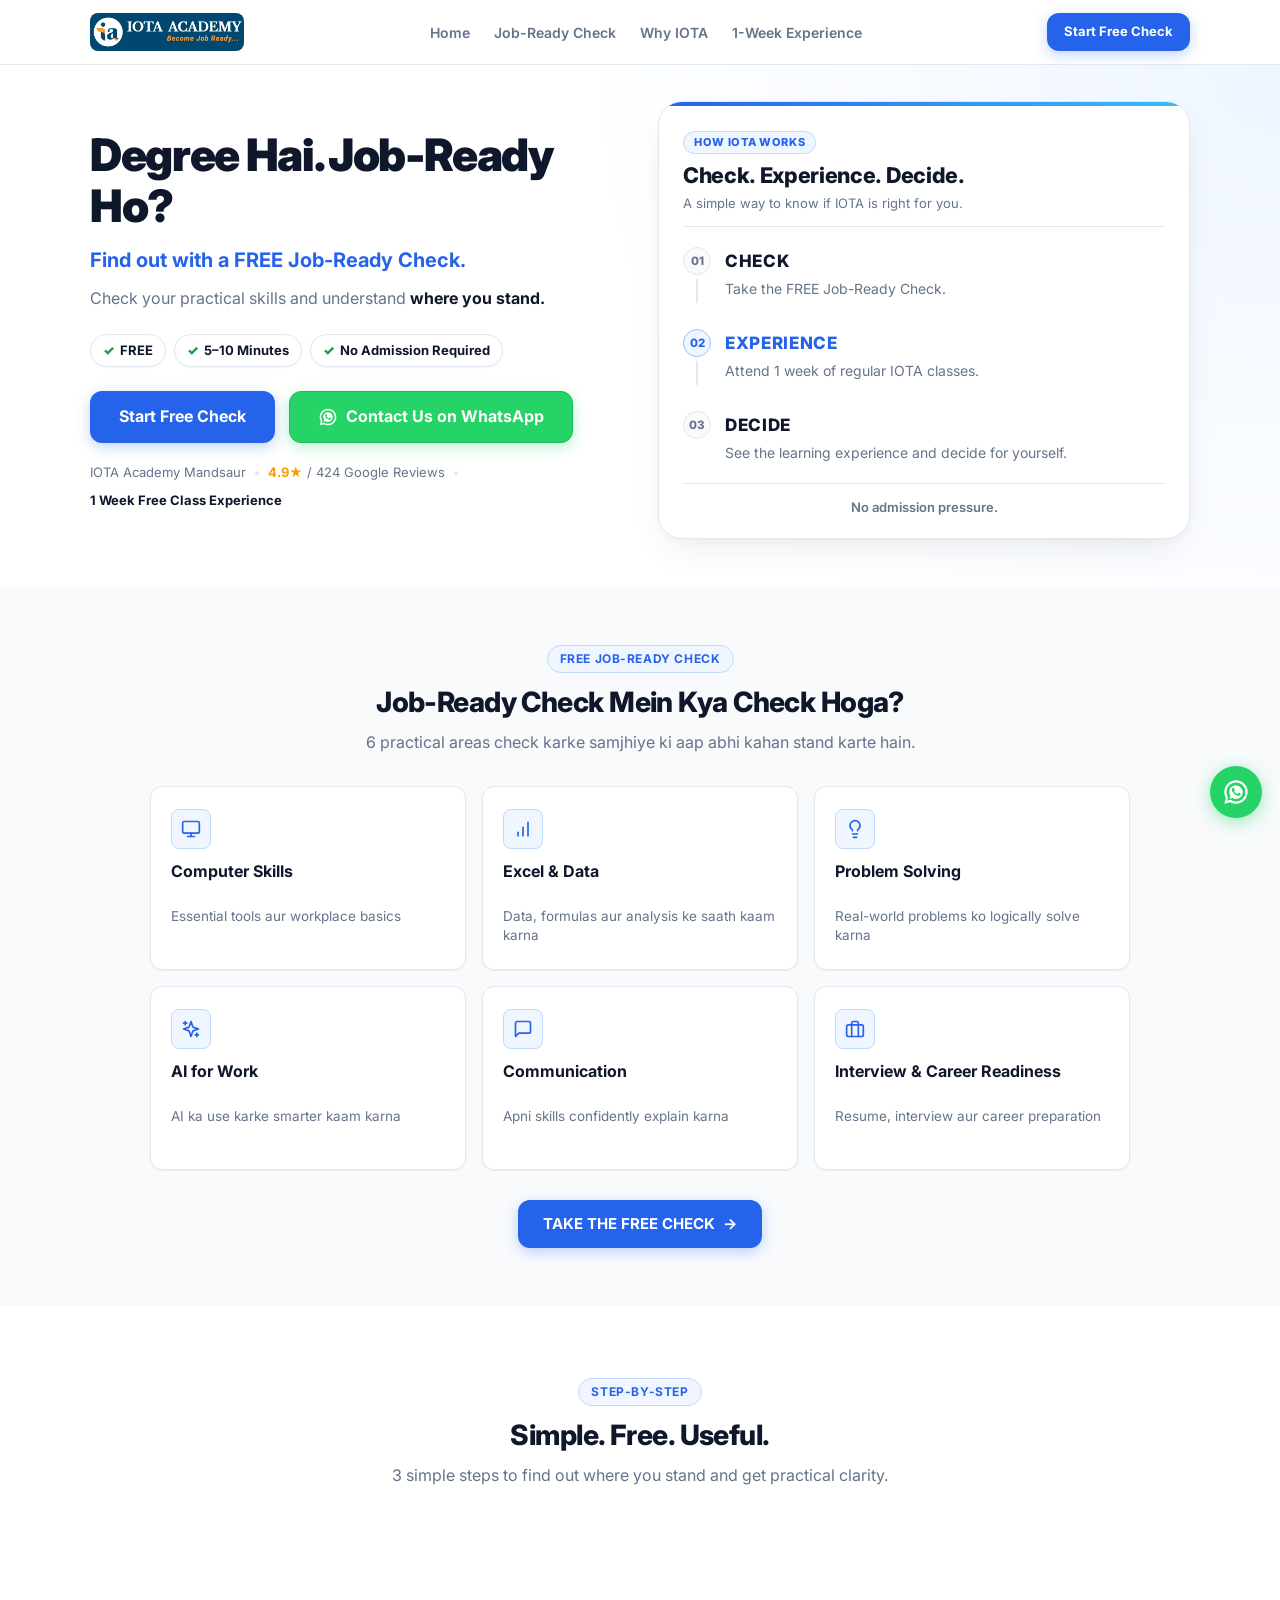
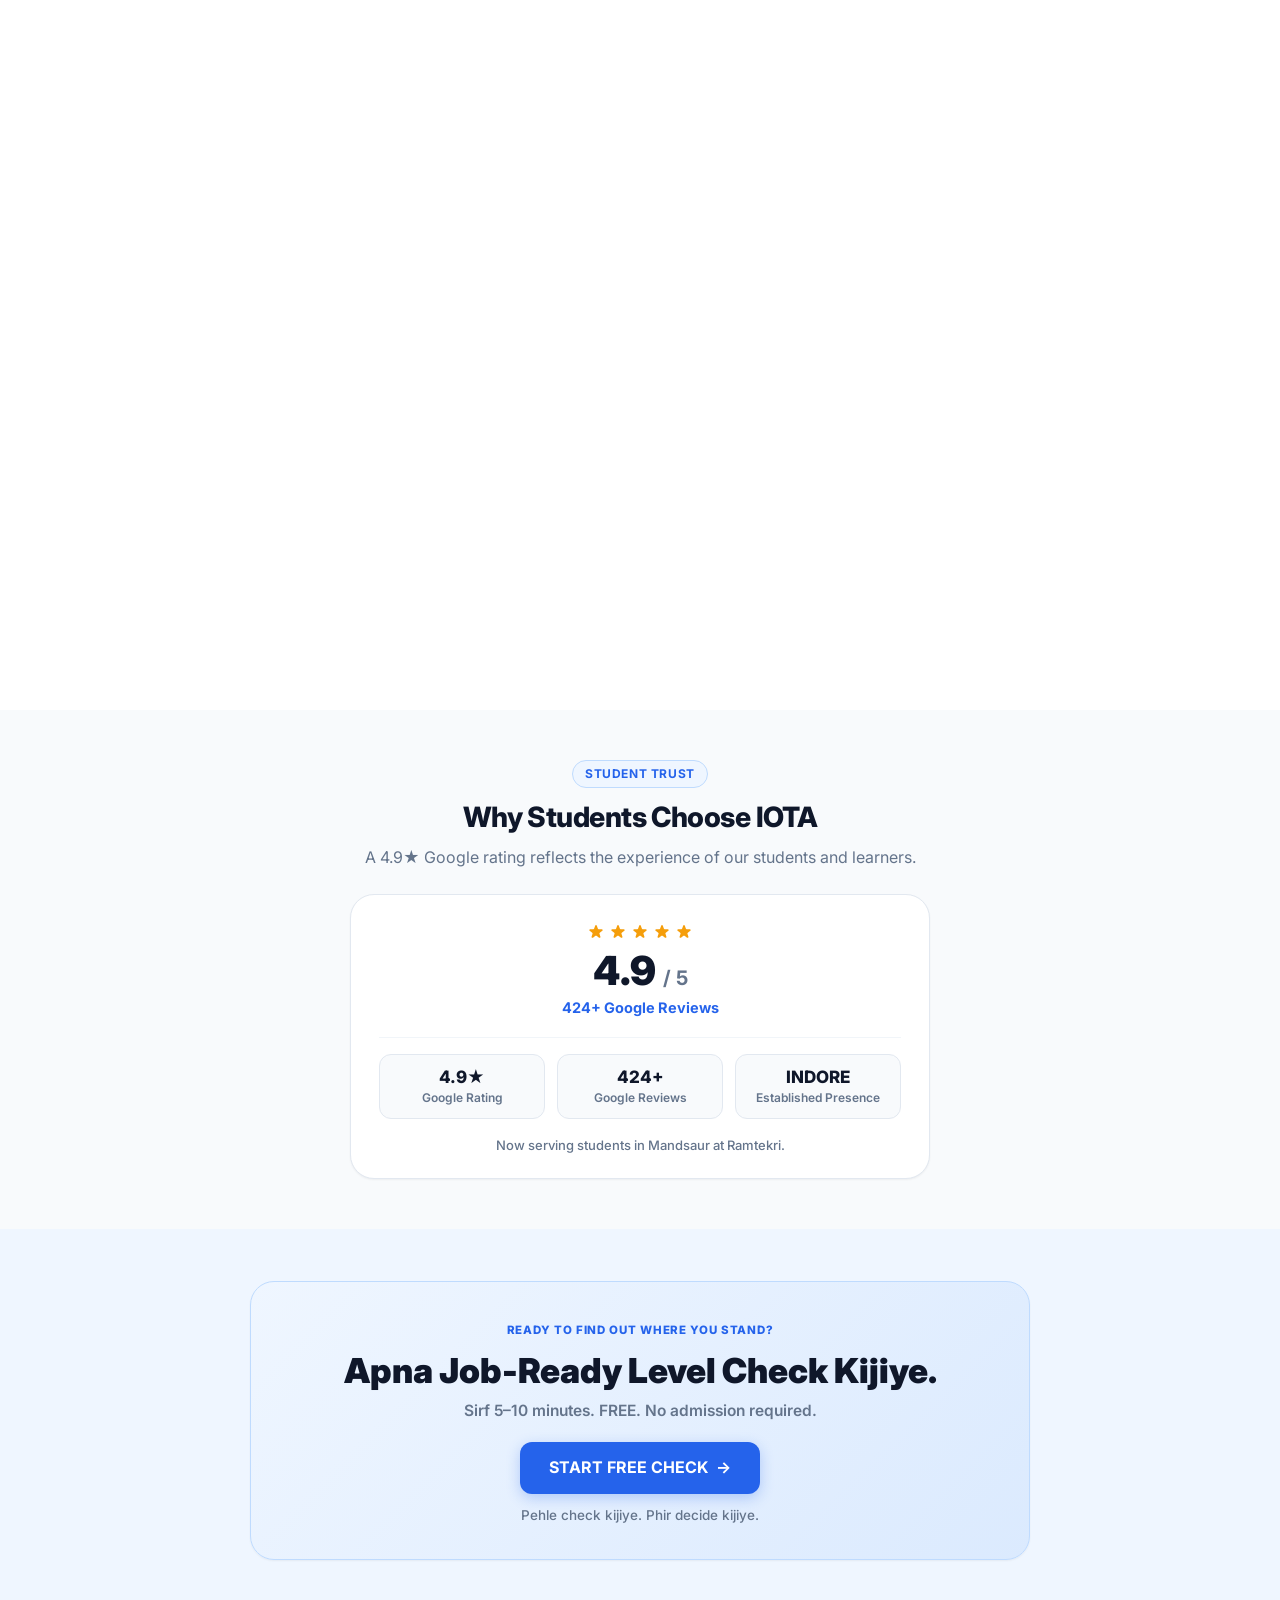
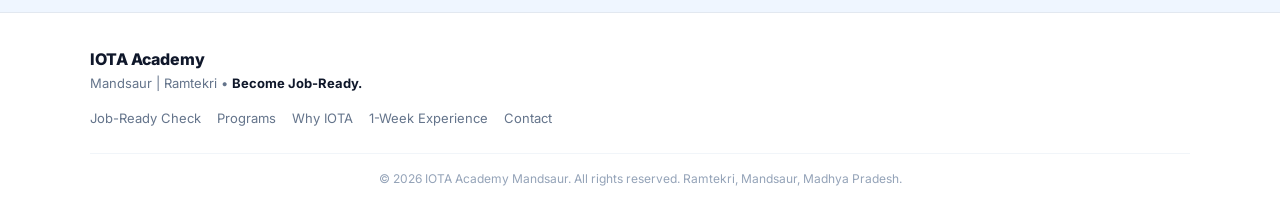
==== index.html @ 530228a2 "init" ====
<!DOCTYPE html>
<html lang="en">

<head>
  <meta charset="UTF-8" />
  <meta name="viewport" content="width=device-width, initial-scale=1.0, maximum-scale=5.0" />

  <!-- SEO & Social Meta Tags -->
  <title>FREE Job-Ready Check | IOTA Academy Mandsaur</title>
  <meta name="description"
    content="Take the FREE Job-Ready Check by IOTA Academy Mandsaur. Check your practical skills and understand where you stand before starting your job-ready journey." />
  <meta name="robots" content="index, follow" />

  <!-- Open Graph / Meta Ads Sharing -->
  <meta property="og:type" content="website" />
  <meta property="og:title" content="FREE Job-Ready Check | IOTA Academy Mandsaur" />
  <meta property="og:description"
    content="Check practical computer, Excel, AI, and problem-solving skills for free in 5–10 minutes. Ramtekri, Mandsaur." />
  <meta property="og:site_name" content="IOTA Academy Mandsaur" />

  <!-- Google Font: Inter -->
  <link rel="preconnect" href="https://fonts.googleapis.com" />
  <link rel="preconnect" href="https://fonts.gstatic.com" crossorigin />
  <link href="https://fonts.googleapis.com/css2?family=Inter:wght@400;500;600;700;800;900&display=swap"
    rel="stylesheet" />

  <!-- Main Stylesheet -->
  <link rel="stylesheet" href="css/style.css" />
</head>

<body>

  <!-- =======================================================================
       STICKY HEADER
       ======================================================================= -->
  <header class="site-header" id="site-header">
    <div class="container">
      <div class="header-inner">

        <!-- Brand Logo / Navigation Menu Identity -->
        <a href="#top" class="brand-logo" aria-label="IOTA Academy Mandsaur Home">
          <!-- 
            ===================================================================
            LOGO PLACEHOLDER IMAGE
            To replace with your official IOTA Academy logo:
            1. Put your logo file in the 'images/' folder or project root (e.g. 'logo.jpg')
            2. Update the 'src' attribute below:
               - Example with your root file:  src="logo.jpg"
               - Example with a custom file:   src="images/iota-academy-logo.png"
               - Horizontal placeholder:       src="images/logo-placeholder-wide.svg"
            ===================================================================
          -->
          <img src="logo.jpg" alt="IOTA Academy Logo" class="brand-logo-img" id="brand-logo-img" width="38"
            height="38" />
        </a>

        <!-- Desktop Nav -->
        <nav class="desktop-nav" aria-label="Main Navigation">
          <a href="#top">Home</a>
          <a href="#what-you-check">Job-Ready Check</a>
          <a href="#trust">Why IOTA</a>
          <a href="#one-week-experience">1-Week Experience</a>
        </nav>

        <!-- Header CTA -->
        <div class="header-action">
          <button type="button" class="btn btn-primary header-cta-btn js-start-check" id="header-start-btn">
            Start Free Check
          </button>
        </div>

      </div>
    </div>
  </header>

  <!-- =======================================================================
       HERO SECTION
       ======================================================================= -->
  <section class="hero-section" id="top">
    <div class="container">
      <div class="hero-grid">

        <!-- Hero Content (Left) -->
        <div class="hero-content">

          <!-- Exact H1 Copy Required -->
          <h1 class="hero-title">Degree Hai. Job-Ready Ho?</h1>

          <!-- Exact H3 Copy Required -->
          <h3 class="hero-subtitle">Find out with a FREE Job-Ready Check.</h3>

          <p class="hero-description">
            Check your practical skills and understand <strong>where you stand.</strong>
          </p>

          <!-- 3 Benefit Badges Required -->
          <div class="benefit-badges-row">
            <span class="benefit-badge">
              <span class="check-icon">✓</span> FREE
            </span>
            <span class="benefit-badge">
              <span class="check-icon">✓</span> 5–10 Minutes
            </span>
            <span class="benefit-badge">
              <span class="check-icon">✓</span> No Admission Required
            </span>
          </div>

          <!-- Primary CTA & WhatsApp Contact -->
          <div class="hero-cta-wrapper">
            <button type="button" class="btn btn-primary btn-lg js-start-check" id="hero-primary-cta">
              Start Free Check
              <!-- <span aria-hidden="true">→</span> -->
            </button>
            <a href="https://wa.me/917024040225?text=Hi%20IOTA%20Academy%20Mandsaur%2C%20I%20want%20to%20connect%20with%20you%20regarding%20the%20Job-Ready%20Check."
              target="_blank" rel="noopener noreferrer" class="btn btn-whatsapp btn-lg js-whatsapp-link"
              data-wa-type="HERO_CONTACT" id="hero-whatsapp-cta" title="Chat on WhatsApp (7024040225)">
              <svg class="btn-wa-icon" viewBox="0 0 24 24" width="20" height="20" fill="currentColor"
                aria-hidden="true">
                <path
                  d="M12.031 6.172c-3.181 0-5.767 2.586-5.768 5.766-.001 1.298.38 2.27 1.019 3.287l-.711 2.598 2.664-.698c.95.518 1.777.781 2.796.781 3.182 0 5.768-2.587 5.768-5.768.001-3.182-2.585-5.768-5.768-5.768zm3.393 8.3c-.149.418-.752.766-1.049.809-.272.039-.623.072-1.012-.054-.251-.081-.575-.195-1.013-.383-1.848-.795-3.047-2.673-3.14-2.797-.093-.124-.753-1.002-.753-1.912 0-.91.477-1.357.647-1.543.17-.186.372-.232.496-.232.124 0 .248.001.356.006.114.006.267-.043.418.32.155.372.528 1.288.574 1.381.047.093.078.202.016.326-.062.124-.093.202-.186.31-.093.109-.196.243-.28.326-.093.093-.19.195-.082.381.109.186.482.795 1.034 1.286.711.633 1.311.83 1.497.923.186.093.295.078.404-.047.109-.124.466-.543.59-.73.124-.186.248-.155.418-.093.17.062 1.086.512 1.272.605.186.093.31.14.356.217.047.078.047.45-.102.868zM12 2C6.477 2 2 6.477 2 12c0 1.89.525 3.66 1.438 5.168L2 22l4.98-1.306A9.957 9.957 0 0 0 12 22c5.523 0 10-4.477 10-10S17.523 2 12 2zm0 18.167c-1.604 0-3.096-.454-4.364-1.238l-.313-.193-2.947.773.786-2.87-.212-.338A8.132 8.132 0 0 1 3.833 12c0-4.503 3.664-8.167 8.167-8.167 4.503 0 8.167 3.664 8.167 8.167 0 4.503-3.664 8.167-8.167 8.167z" />
              </svg>
              <span>Contact Us on WhatsApp</span>
            </a>
          </div>

          <!-- Trust & Social Proof Note -->
          <div class="hero-footer-note">
            <span>IOTA Academy Mandsaur</span>
            <span class="dot-sep">•</span>
            <span class="hero-rating-note"><span class="hero-star">4.9★</span> / 424 Google Reviews</span>
            <span class="dot-sep">•</span>
            <strong>1 Week Free Class Experience</strong>
          </div>
        </div>

        <!-- How IOTA Works Card (Right) -->
        <div class="how-iota-card" aria-label="How IOTA Works">
          <div class="how-iota-header">
            <span class="how-iota-tag">HOW IOTA WORKS</span>
            <h3 class="how-iota-title">Check. Experience. Decide.</h3>
            <p class="how-iota-subheading">A simple way to know if IOTA is right for you.</p>
          </div>

          <div class="how-iota-steps">
            <!-- STEP 01: CHECK -->
            <div class="how-step-item">
              <div class="step-indicator">
                <span class="step-num">01</span>
                <span class="step-line" aria-hidden="true"></span>
              </div>
              <div class="step-content">
                <h4 class="step-title">CHECK</h4>
                <p class="step-desc">Take the FREE Job-Ready Check.</p>
              </div>
            </div>

            <!-- STEP 02: EXPERIENCE (Subtle accent) -->
            <div class="how-step-item how-step-accent">
              <div class="step-indicator">
                <span class="step-num step-num-accent">02</span>
                <span class="step-line" aria-hidden="true"></span>
              </div>
              <div class="step-content">
                <h4 class="step-title">EXPERIENCE</h4>
                <p class="step-desc">Attend 1 week of regular IOTA classes.</p>
              </div>
            </div>

            <!-- STEP 03: DECIDE -->
            <div class="how-step-item">
              <div class="step-indicator">
                <span class="step-num">03</span>
              </div>
              <div class="step-content">
                <h4 class="step-title">DECIDE</h4>
                <p class="step-desc">See the learning experience and decide for yourself.</p>
              </div>
            </div>
          </div>

          <!-- Bottom Reassurance -->
          <div class="how-iota-footer">
            <p class="how-footer-text">No admission pressure.</p>
          </div>
        </div>

      </div>
    </div>
  </section>

  <!-- =======================================================================
       WHAT WILL YOU CHECK SECTION
       ======================================================================= -->
  <section class="section-padding bg-slate-section" id="what-you-check">
    <div class="container">
      <div class="section-header">
        <span class="section-tag">FREE JOB-READY CHECK</span>
        <h2 class="section-title">Job-Ready Check Mein Kya Check Hoga?</h2>
        <p class="section-subtitle">
          6 practical areas check karke samjhiye ki aap abhi kahan stand karte hain.
        </p>
      </div>

      <div class="skills-grid">
        <!-- Card 1: Computer Skills -->
        <div class="skill-card">
          <div class="skill-icon-wrap" aria-hidden="true">
            <svg class="skill-icon" viewBox="0 0 24 24" width="20" height="20" fill="none" stroke="currentColor"
              stroke-width="2" stroke-linecap="round" stroke-linejoin="round">
              <rect x="2" y="3" width="20" height="14" rx="2" ry="2"></rect>
              <line x1="8" y1="21" x2="16" y2="21"></line>
              <line x1="12" y1="17" x2="12" y2="21"></line>
            </svg>
          </div>
          <div class="skill-info">
            <h3 class="skill-title">Computer Skills</h3>
            <p class="skill-desc">Essential tools aur workplace basics</p>
          </div>
        </div>

        <!-- Card 2: Excel & Data -->
        <div class="skill-card">
          <div class="skill-icon-wrap" aria-hidden="true">
            <svg class="skill-icon" viewBox="0 0 24 24" width="20" height="20" fill="none" stroke="currentColor"
              stroke-width="2" stroke-linecap="round" stroke-linejoin="round">
              <line x1="12" y1="20" x2="12" y2="10"></line>
              <line x1="18" y1="20" x2="18" y2="4"></line>
              <line x1="6" y1="20" x2="6" y2="16"></line>
            </svg>
          </div>
          <div class="skill-info">
            <h3 class="skill-title">Excel & Data</h3>
            <p class="skill-desc">Data, formulas aur analysis ke saath kaam karna</p>
          </div>
        </div>

        <!-- Card 3: Problem Solving -->
        <div class="skill-card">
          <div class="skill-icon-wrap" aria-hidden="true">
            <svg class="skill-icon" viewBox="0 0 24 24" width="20" height="20" fill="none" stroke="currentColor"
              stroke-width="2" stroke-linecap="round" stroke-linejoin="round">
              <path
                d="M15 14c.2-1 .7-1.7 1.5-2.5 1-.9 1.5-2.2 1.5-3.5A6 6 0 0 0 6 8c0 1 .2 2.2 1.5 3.5.7.7 1.3 1.5 1.5 2.5">
              </path>
              <path d="M9 18h6"></path>
              <path d="M10 22h4"></path>
            </svg>
          </div>
          <div class="skill-info">
            <h3 class="skill-title">Problem Solving</h3>
            <p class="skill-desc">Real-world problems ko logically solve karna</p>
          </div>
        </div>

        <!-- Card 4: AI for Work -->
        <div class="skill-card">
          <div class="skill-icon-wrap" aria-hidden="true">
            <svg class="skill-icon" viewBox="0 0 24 24" width="20" height="20" fill="none" stroke="currentColor"
              stroke-width="2" stroke-linecap="round" stroke-linejoin="round">
              <path
                d="m12 3-1.912 5.813a2 2 0 0 1-1.275 1.275L3 12l5.813 1.912a2 2 0 0 1 1.275 1.275L12 21l1.912-5.813a2 2 0 0 1 1.275-1.275L21 12l-5.813-1.912a2 2 0 0 1-1.275-1.275L12 3Z">
              </path>
              <path d="M5 3v4"></path>
              <path d="M3 5h4"></path>
              <path d="M19 17v4"></path>
              <path d="M17 19h4"></path>
            </svg>
          </div>
          <div class="skill-info">
            <h3 class="skill-title">AI for Work</h3>
            <p class="skill-desc">AI ka use karke smarter kaam karna</p>
          </div>
        </div>

        <!-- Card 5: Communication -->
        <div class="skill-card">
          <div class="skill-icon-wrap" aria-hidden="true">
            <svg class="skill-icon" viewBox="0 0 24 24" width="20" height="20" fill="none" stroke="currentColor"
              stroke-width="2" stroke-linecap="round" stroke-linejoin="round">
              <path d="M21 15a2 2 0 0 1-2 2H7l-4 4V5a2 2 0 0 1 2-2h14a2 2 0 0 1 2 2z"></path>
            </svg>
          </div>
          <div class="skill-info">
            <h3 class="skill-title">Communication</h3>
            <p class="skill-desc">Apni skills confidently explain karna</p>
          </div>
        </div>

        <!-- Card 6: Interview & Career Readiness -->
        <div class="skill-card">
          <div class="skill-icon-wrap" aria-hidden="true">
            <svg class="skill-icon" viewBox="0 0 24 24" width="20" height="20" fill="none" stroke="currentColor"
              stroke-width="2" stroke-linecap="round" stroke-linejoin="round">
              <rect width="20" height="14" x="2" y="7" rx="2" ry="2"></rect>
              <path d="M16 21V5a2 2 0 0 0-2-2h-4a2 2 0 0 0-2 2v16"></path>
            </svg>
          </div>
          <div class="skill-info">
            <h3 class="skill-title">Interview & Career Readiness</h3>
            <p class="skill-desc">Resume, interview aur career preparation</p>
          </div>
        </div>
      </div>

      <!-- Mid CTA -->
      <div class="section-cta-wrap">
        <button type="button" class="btn btn-primary js-start-check" id="skills-cta-btn">
          TAKE THE FREE CHECK
          <span aria-hidden="true">→</span>
        </button>
      </div>
    </div>
  </section>

  <!-- =======================================================================
       HOW IT WORKS SECTION
       ======================================================================= -->
  <section class="section-padding bg-white" id="how-it-works">
    <div class="container">
      <div class="section-header">
        <span class="section-tag">Step-by-Step</span>
        <h2 class="section-title">Simple. Free. Useful.</h2>
        <p class="section-subtitle">
          3 simple steps to find out where you stand and get practical clarity.
        </p>
      </div>

      <div class="steps-grid">
        <!-- Step 1 -->
        <div class="step-card">
          <div class="step-number">01</div>
          <h3 class="step-title">Take the Check</h3>
          <p class="step-desc">Complete a short online assessment.</p>
        </div>

        <!-- Step 2 -->
        <div class="step-card">
          <div class="step-number">02</div>
          <h3 class="step-title">See Your Score</h3>
          <p class="step-desc">Understand your strengths and improvement areas.</p>
        </div>

        <!-- Step 3 -->
        <div class="step-card">
          <div class="step-number">03</div>
          <h3 class="step-title">Visit IOTA</h3>
          <p class="step-desc">Get a FREE detailed Job-Ready Check at our Mandsaur classroom.</p>
        </div>
      </div>
    </div>
  </section>


  <!-- =======================================================================
       1-WEEK EXPERIENCE SECTION (Visually Prominent)
       ======================================================================= -->
  <section class="experience-section bg-white" id="one-week-experience">
    <div class="container">
      <div class="experience-banner-card">

        <h2 class="experience-title">Experience IOTA Before You Decide.</h2>
        <h3 class="experience-subheading">Admission se pehle 1 week ki regular class experience kijiye.</h3>

        <div class="experience-checklist">
          <div class="checklist-intro">Khud dekhiye:</div>
          <div class="checklist-item">
            <span class="chk">✓</span>
            <span>Classroom experience kaisa hai</span>
          </div>
          <div class="checklist-item">
            <span class="chk">✓</span>
            <span>Teaching aur learning kaise hoti hai</span>
          </div>
          <div class="checklist-item">
            <span class="chk">✓</span>
            <span>Aap practically kya seekhenge</span>
          </div>
        </div>

        <div class="experience-tagline">Phir khud decide kijiye.</div>

        <button type="button" class="btn btn-primary btn-lg js-book-experience" id="exp-cta-btn">
          BOOK 1-WEEK EXPERIENCE
          <span aria-hidden="true">→</span>
        </button>
      </div>
    </div>
  </section>

  <!-- =======================================================================
       TRUST SECTION (4.9★ / 424+ Reviews)
       ======================================================================= -->
  <section class="section-padding bg-slate-section" id="trust">
    <div id="why-iota"></div>
    <div class="container">
      <div class="section-header trust-header">
        <span class="section-tag">STUDENT TRUST</span>
        <h2 class="section-title">Why Students Choose IOTA</h2>
        <p class="section-subtitle">
          A 4.9★ Google rating reflects the experience of our students and learners.
        </p>
      </div>

      <div class="trust-stat-box">
        <!-- Main Review Proof -->
        <div class="trust-rating-main">
          <div class="trust-stars-row" aria-label="5 out of 5 stars">
            <svg class="star-icon" viewBox="0 0 20 20" fill="currentColor" width="18" height="18" aria-hidden="true">
              <path
                d="M9.049 2.927c.3-.921 1.603-.921 1.902 0l1.07 3.292a1 1 0 00.95.69h3.462c.969 0 1.371 1.24.588 1.81l-2.8 2.034a1 1 0 00-.364 1.118l1.07 3.292c.3.921-.755 1.688-1.54 1.118l-2.8-2.034a1 1 0 00-1.175 0l-2.8 2.034c-.784.57-1.838-.197-1.539-1.118l1.07-3.292a1 1 0 00-.364-1.118L2.98 8.72c-.783-.57-.38-1.81.588-1.81h3.461a1 1 0 00.951-.69l1.07-3.292z" />
            </svg>
            <svg class="star-icon" viewBox="0 0 20 20" fill="currentColor" width="18" height="18" aria-hidden="true">
              <path
                d="M9.049 2.927c.3-.921 1.603-.921 1.902 0l1.07 3.292a1 1 0 00.95.69h3.462c.969 0 1.371 1.24.588 1.81l-2.8 2.034a1 1 0 00-.364 1.118l1.07 3.292c.3.921-.755 1.688-1.54 1.118l-2.8-2.034a1 1 0 00-1.175 0l-2.8 2.034c-.784.57-1.838-.197-1.539-1.118l1.07-3.292a1 1 0 00-.364-1.118L2.98 8.72c-.783-.57-.38-1.81.588-1.81h3.461a1 1 0 00.951-.69l1.07-3.292z" />
            </svg>
            <svg class="star-icon" viewBox="0 0 20 20" fill="currentColor" width="18" height="18" aria-hidden="true">
              <path
                d="M9.049 2.927c.3-.921 1.603-.921 1.902 0l1.07 3.292a1 1 0 00.95.69h3.462c.969 0 1.371 1.24.588 1.81l-2.8 2.034a1 1 0 00-.364 1.118l1.07 3.292c.3.921-.755 1.688-1.54 1.118l-2.8-2.034a1 1 0 00-1.175 0l-2.8 2.034c-.784.57-1.838-.197-1.539-1.118l1.07-3.292a1 1 0 00-.364-1.118L2.98 8.72c-.783-.57-.38-1.81.588-1.81h3.461a1 1 0 00.951-.69l1.07-3.292z" />
            </svg>
            <svg class="star-icon" viewBox="0 0 20 20" fill="currentColor" width="18" height="18" aria-hidden="true">
              <path
                d="M9.049 2.927c.3-.921 1.603-.921 1.902 0l1.07 3.292a1 1 0 00.95.69h3.462c.969 0 1.371 1.24.588 1.81l-2.8 2.034a1 1 0 00-.364 1.118l1.07 3.292c.3.921-.755 1.688-1.54 1.118l-2.8-2.034a1 1 0 00-1.175 0l-2.8 2.034c-.784.57-1.838-.197-1.539-1.118l1.07-3.292a1 1 0 00-.364-1.118L2.98 8.72c-.783-.57-.38-1.81.588-1.81h3.461a1 1 0 00.951-.69l1.07-3.292z" />
            </svg>
            <svg class="star-icon" viewBox="0 0 20 20" fill="currentColor" width="18" height="18" aria-hidden="true">
              <path
                d="M9.049 2.927c.3-.921 1.603-.921 1.902 0l1.07 3.292a1 1 0 00.95.69h3.462c.969 0 1.371 1.24.588 1.81l-2.8 2.034a1 1 0 00-.364 1.118l1.07 3.292c.3.921-.755 1.688-1.54 1.118l-2.8-2.034a1 1 0 00-1.175 0l-2.8 2.034c-.784.57-1.838-.197-1.539-1.118l1.07-3.292a1 1 0 00-.364-1.118L2.98 8.72c-.783-.57-.38-1.81.588-1.81h3.461a1 1 0 00.951-.69l1.07-3.292z" />
            </svg>
          </div>

          <div class="trust-score">
            4.9 <span class="trust-scale">/ 5</span>
          </div>
          <div class="trust-reviews-count">424+ Google Reviews</div>
        </div>

        <!-- 3 Compact Supporting Trust Proof Blocks -->
        <div class="trust-signals-row">
          <div class="trust-signal-item">
            <span class="trust-signal-value">4.9★</span>
            <span class="trust-signal-label">Google Rating</span>
          </div>
          <div class="trust-signal-item">
            <span class="trust-signal-value">424+</span>
            <span class="trust-signal-label">Google Reviews</span>
          </div>
          <div class="trust-signal-item">
            <span class="trust-signal-value">INDORE</span>
            <span class="trust-signal-label">Established Presence</span>
          </div>
        </div>

        <p class="trust-branch-note">
          Now serving students in Mandsaur at Ramtekri.
        </p>
      </div>
    </div>
  </section>


  <!-- =======================================================================
       FINAL CTA SECTION
       ======================================================================= -->
  <section class="section-padding bg-light-blue-section" id="final-cta">
    <div class="container">
      <div class="final-cta-card">
        <span class="final-cta-tag">READY TO FIND OUT WHERE YOU STAND?</span>
        <h2 class="final-cta-title">Apna Job-Ready Level Check Kijiye.</h2>
        <p class="final-cta-sub">Sirf 5–10 minutes. FREE. No admission required.</p>

        <div class="final-cta-action">
          <button type="button" class="btn btn-primary btn-lg js-start-check" id="final-cta-btn">
            START FREE CHECK
            <span aria-hidden="true">→</span>
          </button>
        </div>

        <p class="final-cta-reassurance">Pehle check kijiye. Phir decide kijiye.</p>
      </div>
    </div>
  </section>

  <!-- =======================================================================
       FOOTER
       ======================================================================= -->
  <footer class="site-footer">
    <div class="container">
      <div class="footer-top">
        <div class="footer-brand">
          <h4>IOTA Academy</h4>
          <p>Mandsaur | Ramtekri • <strong>Become Job-Ready.</strong></p>
        </div>
        <div class="footer-nav">
          <a href="#top" class="js-start-check">Job-Ready Check</a>
          <a href="#programs">Programs</a>
          <a href="#trust">Why IOTA</a>
          <a href="#one-week-experience">1-Week Experience</a>
          <a href="#" class="js-whatsapp-link" data-wa-type="DEFAULT">Contact</a>
        </div>
      </div>
      <div class="footer-bottom">
        &copy; <span id="current-year">2025</span> IOTA Academy Mandsaur. All rights reserved. Ramtekri, Mandsaur,
        Madhya Pradesh.
      </div>
    </div>
  </footer>

  <!-- =======================================================================
       STICKY MOBILE CTA (Always visible on mobile scroll)
       ======================================================================= -->
  <div class="sticky-mobile-cta" id="sticky-mobile-cta">
    <button type="button" class="btn btn-primary btn-full js-start-check" id="mobile-sticky-btn">
      START FREE JOB-READY CHECK →
    </button>
  </div>

  <!-- =======================================================================
       FLOATING WHATSAPP BUTTON
       ======================================================================= -->
  <button type="button" class="floating-whatsapp-btn js-whatsapp-link" data-wa-type="DEFAULT"
    aria-label="Chat on WhatsApp with IOTA Academy Mandsaur">
    <svg viewBox="0 0 24 24" width="28" height="28" fill="currentColor" aria-hidden="true">
      <path
        d="M12.031 6.172c-3.181 0-5.767 2.586-5.768 5.766-.001 1.298.38 2.27 1.019 3.287l-.711 2.598 2.664-.698c.95.518 1.777.781 2.796.781 3.182 0 5.768-2.587 5.768-5.768.001-3.182-2.585-5.768-5.768-5.768zm3.393 8.3c-.149.418-.752.766-1.049.809-.272.039-.623.072-1.012-.054-.251-.081-.575-.195-1.013-.383-1.848-.795-3.047-2.673-3.14-2.797-.093-.124-.753-1.002-.753-1.912 0-.91.477-1.357.647-1.543.17-.186.372-.232.496-.232.124 0 .248.001.356.006.114.006.267-.043.418.32.155.372.528 1.288.574 1.381.047.093.078.202.016.326-.062.124-.093.202-.186.31-.093.109-.196.243-.28.326-.093.093-.19.195-.082.381.109.186.482.795 1.034 1.286.711.633 1.311.83 1.497.923.186.093.295.078.404-.047.109-.124.466-.543.59-.73.124-.186.248-.155.418-.093.17.062 1.086.512 1.272.605.186.093.31.14.356.217.047.078.047.45-.102.868zM12 2C6.477 2 2 6.477 2 12c0 1.89.525 3.66 1.438 5.168L2 22l4.98-1.306A9.957 9.957 0 0 0 12 22c5.523 0 10-4.477 10-10S17.523 2 12 2zm0 18.167c-1.604 0-3.096-.454-4.364-1.238l-.313-.193-2.947.773.786-2.87-.212-.338A8.132 8.132 0 0 1 3.833 12c0-4.503 3.664-8.167 8.167-8.167 4.503 0 8.167 3.664 8.167 8.167 0 4.503-3.664 8.167-8.167 8.167z" />
    </svg>
  </button>

  <!-- =======================================================================
       ASSESSMENT MULTI-STEP MODAL
       ======================================================================= -->
  <div class="modal-overlay hidden" id="assessment-modal" role="dialog" aria-modal="true"
    aria-labelledby="assessment-modal-title">
    <div class="modal-card">

      <!-- Modal Header -->
      <div class="modal-header">
        <div class="modal-title-wrap">
          <span style="color: #2563eb; font-weight: 800;">⚡</span>
          <span id="assessment-modal-title" style="font-weight: 800; font-size: 15px; color: #0f172a;">
            Job-Ready Check - IOTA Academy, Mandsaur
          </span>
        </div>
        <button type="button" class="modal-close-btn js-close-modal" aria-label="Close Assessment">
          ✕
        </button>
      </div>

      <div class="modal-body">

        <!-- STEP 1: QUIZ QUESTIONS VIEW -->
        <div id="quiz-step-view">
          <div class="quiz-top-bar">
            <div class="quiz-meta-row">
              <span class="quiz-counter" id="quiz-counter">Question 1 of 10</span>
              <span class="quiz-category-tag" id="quiz-category-badge">💻 Computer Skills</span>
            </div>
            <div class="progress-track" role="progressbar" aria-valuenow="10" aria-valuemin="0" aria-valuemax="100">
              <div class="progress-fill" id="quiz-progress-bar"></div>
            </div>
          </div>

          <h3 class="question-heading" id="quiz-question-text">
            Question text loading...
          </h3>

          <div class="options-list" id="quiz-options-container" role="radiogroup">
            <!-- Dynamic options rendered by assessment.js -->
          </div>

          <!-- Mandatory Option Alert -->
          <div class="quiz-error-alert hidden" id="quiz-mandatory-alert" role="alert" aria-live="polite">
            <svg class="quiz-alert-icon" viewBox="0 0 20 20" width="16" height="16" fill="currentColor"
              aria-hidden="true">
              <path fill-rule="evenodd"
                d="M18 10a8 8 0 11-16 0 8 8 0 0116 0zm-7 4a1 1 0 11-2 0 1 1 0 012 0zm-1-9a1 1 0 00-1 1v4a1 1 0 102 0V6a1 1 0 00-1-1z"
                clip-rule="evenodd" />
            </svg>
            <span>Please select an option to continue. Choosing an option is mandatory.</span>
          </div>

          <div class="quiz-footer-actions">
            <button type="button" class="btn btn-secondary btn-sm" id="quiz-prev-btn">
              ← Previous
            </button>
            <button type="button" class="btn btn-primary" id="quiz-next-btn">
              Next <span class="arrow">→</span>
            </button>
          </div>
        </div>

        <!-- STEP 2: LEAD CAPTURE VIEW (Appears after Q10) -->
        <div id="lead-step-view" class="hidden lead-step-wrap">
          <div class="lead-step-header">
            <span class="lead-step-badge">✓ Assessment Completed</span>
            <h3 class="lead-step-title">Your Details</h3>
            <p class="lead-step-desc">
              Kripya apni details enter kijiye taaki aapka Job-Ready Scorecard generate ho sake.
            </p>
          </div>

          <form id="lead-capture-form" novalidate>
            <!-- Full Name -->
            <div class="form-group">
              <label class="form-label" for="lead-name">
                Full Name <span class="req">*</span>
              </label>
              <input type="text" id="lead-name" class="form-control" placeholder="Aapka pura naam" required />
            </div>

            <!-- WhatsApp Number -->
            <div class="form-group">
              <label class="form-label" for="lead-phone">
                WhatsApp Number <span class="req">*</span>
              </label>
              <div class="phone-input-wrap">
                <span class="phone-prefix">+91</span>
                <input type="tel" id="lead-phone" class="form-control" placeholder="10-digit WhatsApp number"
                  maxlength="10" required />
              </div>
            </div>

            <!-- Education Dropdown (Required) -->
            <div class="form-group">
              <label class="form-label" for="lead-education">
                Highest / Current Education <span class="req">*</span>
              </label>
              <select id="lead-education" class="form-control" required>
                <option value="" disabled selected>Select Education</option>
                <option value="12th">12th</option>
                <option value="College Student">College Student</option>
                <option value="Graduate">Graduate</option>
                <option value="Postgraduate">Postgraduate</option>
                <option value="Working Professional">Working Professional</option>
                <option value="Other">Other</option>
              </select>
            </div>

            <!-- Degree (Optional) -->
            <div class="form-group">
              <label class="form-label" for="lead-course">
                Degree <span style="font-size: 11px; font-weight: normal; color: #64748b;">(Optional)</span>
              </label>
              <input type="text" id="lead-course" class="form-control" placeholder="e.g. B.Com, BCA, B.Tech, etc." />
            </div>

            <div id="lead-error-msg" class="form-error-msg hidden" role="alert"></div>

            <div style="margin-top: 20px;">
              <button type="submit" class="btn btn-primary btn-full btn-lg" id="lead-submit-btn">
                SHOW MY JOB-READY SCORE
              </button>
            </div>
          </form>
        </div>

        <!-- STEP 3: RESULT PAGE VIEW -->
        <div id="result-step-view" class="hidden">

          <!-- Score Box -->
          <div class="result-header-box">
            <h3 class="result-main-title">Your Job-Ready Score</h3>
            <div class="result-score-highlight" id="result-score-val">-- / 100</div>
            <div class="result-student-tag" id="result-student-name">Report</div>

            <div class="encouraging-box">
              <strong style="color: #2563eb; display: block; margin-bottom: 2px;">You're on the right track.</strong>
              You already have some useful skills. Now you know which areas you can improve to become more job-ready.
            </div>
          </div>

          <!-- Category Breakdown -->
          <div class="result-skills-wrap">
            <h4 class="result-section-heading">Skill Breakdown</h4>
            <div id="result-categories-container">
              <!-- Rendered dynamically by assessment.js -->
            </div>
          </div>

          <!-- Result CTA Card connecting to Mandsaur Branch -->
          <div class="result-cta-card">
            <h3>Want a Detailed Job-Ready Check?</h3>
            <p>Visit IOTA Academy Mandsaur and get your practical skills assessed in more detail.</p>

            <div class="result-cta-buttons">
              <button type="button" class="btn btn-primary js-book-detailed-check">
                BOOK MY FREE DETAILED CHECK
              </button>
              <button type="button" class="btn btn-whatsapp js-whatsapp-link" data-wa-type="AFTER_ASSESSMENT">
                <svg class="btn-wa-icon" viewBox="0 0 24 24" width="18" height="18" fill="currentColor"
                  aria-hidden="true">
                  <path
                    d="M12.031 6.172c-3.181 0-5.767 2.586-5.768 5.766-.001 1.298.38 2.27 1.019 3.287l-.711 2.598 2.664-.698c.95.518 1.777.781 2.796.781 3.182 0 5.768-2.587 5.768-5.768.001-3.182-2.585-5.768-5.768-5.768zm3.393 8.3c-.149.418-.752.766-1.049.809-.272.039-.623.072-1.012-.054-.251-.081-.575-.195-1.013-.383-1.848-.795-3.047-2.673-3.14-2.797-.093-.124-.753-1.002-.753-1.912 0-.91.477-1.357.647-1.543.17-.186.372-.232.496-.232.124 0 .248.001.356.006.114.006.267-.043.418.32.155.372.528 1.288.574 1.381.047.093.078.202.016.326-.062.124-.093.202-.186.31-.093.109-.196.243-.28.326-.093.093-.19.195-.082.381.109.186.482.795 1.034 1.286.711.633 1.311.83 1.497.923.186.093.295.078.404-.047.109-.124.466-.543.59-.73.124-.186.248-.155.418-.093.17.062 1.086.512 1.272.605.186.093.31.14.356.217.047.078.047.45-.102.868zM12 2C6.477 2 2 6.477 2 12c0 1.89.525 3.66 1.438 5.168L2 22l4.98-1.306A9.957 9.957 0 0 0 12 22c5.523 0 10-4.477 10-10S17.523 2 12 2zm0 18.167c-1.604 0-3.096-.454-4.364-1.238l-.313-.193-2.947.773.786-2.87-.212-.338A8.132 8.132 0 0 1 3.833 12c0-4.503 3.664-8.167 8.167-8.167 4.503 0 8.167 3.664 8.167 8.167 0 4.503-3.664 8.167-8.167 8.167z" />
                </svg>
                <span>WhatsApp Us</span>
              </button>
            </div>
          </div>

        </div>

      </div>
    </div>
  </div>

  <!-- =======================================================================
       DETAILED CHECK BOOKING MODAL (Mandsaur Classroom Walk-In)
       ======================================================================= -->
  <div class="modal-overlay hidden" id="detailed-booking-modal" role="dialog" aria-modal="true">
    <div class="modal-card" style="max-width: 480px;">
      <div class="modal-header">
        <h4 style="font-weight: 800; font-size: 15px; color: #0f172a;">
          Book Free Detailed Check at Ramtekri
        </h4>
        <button type="button" class="modal-close-btn js-close-detailed-modal"
          onclick="IOTA_ASSESSMENT.closeDetailedBooking()">✕</button>
      </div>
      <div class="modal-body">
        <p style="font-size: 13.5px; color: #64748b; margin-bottom: 18px;">
          Meet our on-ground coordinator at <strong>IOTA Academy Mandsaur (Ramtekri)</strong> for a 1-on-1 practical
          skill evaluation.
        </p>
        <form id="detailed-check-form">
          <div class="form-group">
            <label class="form-label" for="detailed-name">Your Name</label>
            <input type="text" id="detailed-name" class="form-control" placeholder="Enter your name" required />
          </div>
          <div class="form-group">
            <label class="form-label" for="detailed-phone">WhatsApp Number</label>
            <div class="phone-input-wrap">
              <span class="phone-prefix">+91</span>
              <input type="tel" id="detailed-phone" class="form-control" placeholder="10-digit number" maxlength="10"
                required />
            </div>
          </div>
          <div class="form-group">
            <label class="form-label" for="detailed-date">
              Preferred Date <span style="font-size: 11px; font-weight: normal; color: #64748b;">(Optional)</span>
            </label>
            <input type="date" id="detailed-date" class="form-control" />
          </div>
          <div class="form-group">
            <label class="form-label" for="detailed-time">
              Preferred Time Slot <span style="font-size: 11px; font-weight: normal; color: #64748b;">(Optional)</span>
            </label>
            <select id="detailed-time" class="form-control">
              <option value="Any Time Slot / Flexible" selected>Any Time Slot / Flexible</option>
              <option value="Morning (10:00 AM - 1:00 PM)">Morning (10:00 AM - 1:00 PM)</option>
              <option value="Afternoon (2:00 PM - 5:00 PM)">Afternoon (2:00 PM - 5:00 PM)</option>
              <option value="Evening (5:00 PM - 7:00 PM)">Evening (5:00 PM - 7:00 PM)</option>
            </select>
          </div>
          <button type="submit" class="btn btn-primary btn-full btn-lg" style="margin-top: 10px;">
            CONFIRM MY FREE DETAILED CHECK
          </button>
        </form>
      </div>
    </div>
  </div>

  <!-- =======================================================================
       1-WEEK EXPERIENCE BOOKING MODAL
       ======================================================================= -->
  <div class="modal-overlay hidden" id="experience-booking-modal" role="dialog" aria-modal="true">
    <div class="modal-card" style="max-width: 480px;">
      <div class="modal-header">
        <h4 style="font-weight: 800; font-size: 15px; color: #0f172a;">
          Book 1-Week Class Experience
        </h4>
        <button type="button" class="modal-close-btn" onclick="IOTA_ASSESSMENT.closeExperienceBooking()">✕</button>
      </div>
      <div class="modal-body">
        <p style="font-size: 13.5px; color: #64748b; margin-bottom: 18px;">
          Attend 1 week regular class before admission at Ramtekri Mandsaur. <strong>Khud dekhiye aur phir decide
            kijiye.</strong>
        </p>
        <form id="experience-form">
          <div class="form-group">
            <label class="form-label" for="exp-name">Full Name</label>
            <input type="text" id="exp-name" class="form-control" placeholder="Enter your full name" required />
          </div>
          <div class="form-group">
            <label class="form-label" for="exp-phone">WhatsApp Number</label>
            <div class="phone-input-wrap">
              <span class="phone-prefix">+91</span>
              <input type="tel" id="exp-phone" class="form-control" placeholder="10-digit number" maxlength="10"
                required />
            </div>
          </div>
          <div class="form-group">
            <label class="form-label" for="exp-program">Select Program Track</label>
            <select id="exp-program" class="form-control" required>
              <option value="Data Analytics with AI">Data Analytics with AI</option>
              <option value="Data Science with AI">Data Science with AI</option>
            </select>
          </div>
          <button type="submit" class="btn btn-primary btn-full btn-lg" style="margin-top: 10px;">
            RESERVE MY 1-WEEK EXPERIENCE SLOT
          </button>
        </form>
      </div>
    </div>
  </div>

  <!-- =======================================================================
       JAVASCRIPT MODULES
       ======================================================================= -->
  <script src="config.js"></script>
  <script src="js/tracking.js"></script>
  <script src="js/questions.js"></script>
  <script src="js/assessment.js"></script>
  <script>
    // Update footer year dynamically
    document.getElementById('current-year').textContent = new Date().getFullYear();
  </script>

  <!-- =======================================================================
       SUCCESS CONFIRMATION ALERT MODAL (Call, Address, WhatsApp)
       ======================================================================= -->
  <div class="modal-overlay hidden" id="success-alert-modal" role="dialog" aria-modal="true">
    <div class="modal-card" style="max-width: 480px; text-align: center;">
      <div class="modal-header">
        <h4 style="font-weight: 800; font-size: 15px; color: #0f172a;">
          Request Received
        </h4>
        <button type="button" class="modal-close-btn" onclick="IOTA_ASSESSMENT.closeSuccessModal()">✕</button>
      </div>
      <div class="modal-body" style="padding: 24px 20px;">
        <div class="success-icon-badge">✓</div>
        <h3 id="success-modal-title" style="font-size: 1.35rem; font-weight: 800; color: #0f172a; margin-bottom: 6px;">
          Booking Confirmed!
        </h3>
        <p id="success-modal-desc" style="font-size: 13.5px; color: #64748b; margin-bottom: 20px; line-height: 1.5;">
          Thank you! We have received your details. Our Mandsaur coordinator will connect with you shortly.
        </p>

        <!-- 3 Contact & Location Options -->
        <div class="success-options-grid">

          <!-- 1. CALL OPTION -->
          <a id="success-call-btn" href="tel:7024040225" class="success-action-card success-call">
            <div class="success-action-icon">📞</div>
            <div class="success-action-info">
              <span class="success-action-label">Call Coordinator Directly</span>
              <strong class="success-action-value">+91 7024040225</strong>
            </div>
            <span class="success-action-arrow">→</span>
          </a>

          <!-- 2. WHATSAPP OPTION -->
          <a id="success-wa-btn" href="#" class="success-action-card success-whatsapp js-whatsapp-link"
            data-wa-type="AFTER_ASSESSMENT">
            <div class="success-action-icon">💬</div>
            <div class="success-action-info">
              <span class="success-action-label">Instant Chat on WhatsApp</span>
              <strong class="success-action-value">Connect on WhatsApp</strong>
            </div>
            <span class="success-action-arrow">→</span>
          </a>

          <!-- 3. ADDRESS OPTION -->
          <div class="success-address-card">
            <div class="success-action-icon address-icon">📍</div>
            <div class="success-action-info">
              <span class="success-action-label">IOTA Academy Mandsaur Branch</span>
              <strong class="success-action-value address-value">
                Ramtekri, Mandsaur, Madhya Pradesh
              </strong>
              <span class="success-address-sub">Offline Classroom • Live Faculty from Indore</span>
            </div>
          </div>

          <!-- Maps Direct Directions Button -->
          <a href="https://maps.app.goo.gl/eFVa3UPEmkHLnDiy7" target="_blank" rel="noopener noreferrer"
            class="btn btn-secondary btn-full" style="font-size: 13.5px; min-height: 44px;">
            📍 Open in Google Maps Directions
          </a>

        </div>

        <button type="button" class="btn btn-primary btn-full" style="margin-top: 16px;"
          onclick="IOTA_ASSESSMENT.closeSuccessModal()">
          Done
        </button>
      </div>
    </div>
  </div>
</body>

</html>
---- css/style.css ----
/* ==========================================================================
   IOTA ACADEMY MANDSAUR — JOB-READY CHECK
   Production-ready, Mobile-First Stylesheet (Light Theme Only)
   ========================================================================== */

:root {
  /* Color Palette */
  --primary: #2563eb;
  --primary-hover: #1d4ed8;
  --primary-light: #eff6ff;
  --primary-border: #bfdbfe;
  
  --dark-navy: #0f172a;
  --text-main: #1e293b;
  --text-muted: #64748b;
  --text-light: #94a3b8;

  --bg-white: #ffffff;
  --bg-light-blue: #eff6ff;
  --bg-slate: #f8fafc;
  --bg-card: #ffffff;

  --border-color: #e2e8f0;
  --border-subtle: #f1f5f9;

  --success-green: #16a34a;
  --success-bg: #dcfce7;
  --success-text: #166534;

  --warning-amber: #d97706;
  --warning-bg: #fef3c7;
  --warning-text: #92400e;

  --font-family: 'Inter', -apple-system, BlinkMacSystemFont, 'Segoe UI', Roboto, Helvetica, Arial, sans-serif;
  
  /* Shadows */
  --shadow-sm: 0 1px 2px 0 rgba(0, 0, 0, 0.05);
  --shadow-md: 0 4px 6px -1px rgba(0, 0, 0, 0.06), 0 2px 4px -2px rgba(0, 0, 0, 0.04);
  --shadow-lg: 0 10px 15px -3px rgba(0, 0, 0, 0.08), 0 4px 6px -4px rgba(0, 0, 0, 0.04);
  --shadow-xl: 0 20px 25px -5px rgba(0, 0, 0, 0.1), 0 8px 10px -6px rgba(0, 0, 0, 0.05);

  /* Radius */
  --radius-sm: 8px;
  --radius-md: 12px;
  --radius-lg: 18px;
  --radius-xl: 24px;
  --radius-full: 9999px;
}

/* Reset & Base */
*, *::before, *::after {
  box-sizing: border-box;
  margin: 0;
  padding: 0;
}

html {
  font-family: var(--font-family);
  font-size: 16px;
  line-height: 1.5;
  color: var(--text-main);
  background-color: var(--bg-white);
  scroll-behavior: smooth;
  scroll-padding-top: 72px;
  -webkit-font-smoothing: antialiased;
  -moz-osx-font-smoothing: grayscale;
}

body {
  width: 100%;
  min-height: 100vh;
  overflow-x: hidden;
  background-color: var(--bg-white);
  padding-bottom: 76px; /* Space for sticky mobile CTA */
}

body.modal-open {
  overflow: hidden;
}

/* Links & Typography */
a {
  color: inherit;
  text-decoration: none;
}

h1, h2, h3, h4, h5 {
  color: var(--dark-navy);
  font-weight: 800;
  line-height: 1.25;
}

p {
  color: var(--text-muted);
  line-height: 1.6;
}

strong {
  color: var(--dark-navy);
}

img {
  max-width: 100%;
  height: auto;
  display: block;
}

.container {
  width: 100%;
  max-width: 1140px;
  margin-left: auto;
  margin-right: auto;
  padding-left: 20px;
  padding-right: 20px;
}

/* Section Standard Styles */
.section-padding {
  padding-top: 56px;
  padding-bottom: 56px;
}

.bg-light-blue-section {
  background-color: var(--bg-light-blue);
}

.bg-slate-section {
  background-color: var(--bg-slate);
}

.section-header {
  text-align: center;
  margin-bottom: 36px;
}

.section-tag {
  display: inline-flex;
  align-items: center;
  gap: 6px;
  font-size: 12px;
  font-weight: 700;
  letter-spacing: 0.05em;
  text-transform: uppercase;
  color: var(--primary);
  background-color: var(--primary-light);
  border: 1px solid var(--primary-border);
  padding: 4px 12px;
  border-radius: var(--radius-full);
  margin-bottom: 12px;
}

.section-title {
  font-size: 1.75rem;
  font-weight: 800;
  color: var(--dark-navy);
  letter-spacing: -0.02em;
  margin-bottom: 10px;
}

.section-subtitle {
  font-size: 1rem;
  color: var(--text-muted);
  max-width: 600px;
  margin-left: auto;
  margin-right: auto;
}

/* Common Buttons */
.btn {
  display: inline-flex;
  align-items: center;
  justify-content: center;
  gap: 8px;
  font-family: var(--font-family);
  font-weight: 700;
  font-size: 15px;
  line-height: 1.2;
  box-sizing: border-box;
  padding: 14px 24px;
  border-radius: var(--radius-md);
  border: 1px solid transparent;
  cursor: pointer;
  transition: all 0.2s ease-in-out;
  min-height: 48px;
  text-align: center;
  vertical-align: middle;
}

.btn:active {
  transform: scale(0.98);
}

.btn-primary {
  background-color: var(--primary);
  color: var(--bg-white);
  box-shadow: 0 4px 14px rgba(37, 99, 235, 0.28);
}

.btn-primary:hover {
  background-color: var(--primary-hover);
  box-shadow: 0 6px 18px rgba(37, 99, 235, 0.35);
}

.btn-secondary {
  background-color: var(--bg-white);
  color: var(--primary);
  border-color: var(--border-color);
  box-shadow: var(--shadow-sm);
}

.btn-secondary:hover {
  background-color: var(--bg-slate);
  border-color: var(--primary-border);
}

.btn-outline-white {
  background-color: rgba(255, 255, 255, 0.15);
  color: #ffffff;
  border-color: rgba(255, 255, 255, 0.4);
}

.btn-outline-white:hover {
  background-color: rgba(255, 255, 255, 0.25);
}

.btn-whatsapp {
  background-color: #25d366;
  color: #ffffff !important;
  border: 1px solid #20ba5a;
  box-shadow: 0 4px 14px rgba(37, 211, 102, 0.32);
  text-decoration: none;
}

.btn-whatsapp:hover,
.btn-whatsapp:focus-visible {
  background-color: #20ba5a;
  color: #ffffff !important;
  box-shadow: 0 6px 18px rgba(37, 211, 102, 0.45);
  text-decoration: none;
}

.btn-whatsapp .btn-wa-icon {
  flex-shrink: 0;
  width: 20px;
  height: 20px;
  display: inline-block;
  vertical-align: middle;
}

.btn-sm {
  padding: 8px 16px;
  font-size: 13px;
  min-height: 38px;
  border-radius: var(--radius-sm);
}

.btn-lg {
  padding: 0 28px;
  font-size: 16px;
  line-height: 1.2;
  height: 52px;
  min-height: 52px;
  border-radius: var(--radius-md);
  box-sizing: border-box;
}

.btn-full {
  width: 100%;
}

/* ==========================================================================
   HEADER
   ========================================================================== */
.site-header {
  position: sticky;
  top: 0;
  z-index: 40;
  background-color: rgba(255, 255, 255, 0.94);
  backdrop-filter: blur(8px);
  border-bottom: 1px solid var(--border-color);
  transition: all 0.2s ease;
}

.header-inner {
  display: flex;
  align-items: center;
  justify-content: space-between;
  height: 64px;
}

.brand-logo {
  display: flex;
  align-items: center;
  gap: 10px;
  text-decoration: none;
}

.brand-logo-img {
  height: 38px;
  width: auto;
  max-width: 180px;
  object-fit: contain;
  border-radius: 8px;
  display: block;
  flex-shrink: 0;
  transition: transform 0.2s ease, opacity 0.2s ease;
}

.brand-logo:hover .brand-logo-img {
  transform: scale(1.04);
}

.brand-icon {
  width: 34px;
  height: 34px;
  background: linear-gradient(135deg, #2563eb 0%, #1d4ed8 100%);
  color: #ffffff;
  border-radius: 9px;
  display: flex;
  align-items: center;
  justify-content: center;
  font-weight: 900;
  font-size: 18px;
  letter-spacing: -0.05em;
  box-shadow: 0 2px 8px rgba(37, 99, 235, 0.3);
}

.brand-name {
  font-size: 18px;
  font-weight: 800;
  color: var(--dark-navy);
  letter-spacing: -0.02em;
}

.branch-pill {
  font-size: 11px;
  font-weight: 700;
  background-color: var(--primary-light);
  color: var(--primary);
  border: 1px solid var(--primary-border);
  padding: 2px 7px;
  border-radius: var(--radius-full);
}

.desktop-nav {
  display: none;
}

.desktop-nav a {
  font-size: 14px;
  font-weight: 600;
  color: var(--text-muted);
  transition: color 0.15s ease;
}

.desktop-nav a:hover {
  color: var(--primary);
}

.header-cta-btn {
  padding: 8px 16px;
  font-size: 13px;
  min-height: 38px;
}

/* ==========================================================================
   HERO SECTION
   ========================================================================== */
.hero-section {
  padding-top: 36px;
  padding-bottom: 48px;
  background: radial-gradient(circle at top right, #eff6ff 0%, #ffffff 50%);
}

.hero-grid {
  display: grid;
  grid-template-columns: 1fr;
  gap: 32px;
  align-items: center;
}

.hero-content {
  text-align: left;
}

.hero-branch-label {
  display: inline-flex;
  align-items: center;
  gap: 6px;
  font-size: 13px;
  font-weight: 700;
  color: var(--primary);
  background-color: var(--primary-light);
  padding: 6px 14px;
  border-radius: var(--radius-full);
  margin-bottom: 16px;
  border: 1px solid var(--primary-border);
}

.hero-title {
  font-size: 2.2rem;
  font-weight: 900;
  line-height: 1.15;
  letter-spacing: -0.03em;
  color: var(--dark-navy);
  margin-bottom: 14px;
}

.hero-subtitle {
  font-size: 1.25rem;
  font-weight: 700;
  color: var(--primary);
  margin-bottom: 12px;
  line-height: 1.35;
}

.hero-description {
  font-size: 1rem;
  color: var(--text-muted);
  margin-bottom: 22px;
  line-height: 1.6;
}

.benefit-badges-row {
  display: flex;
  flex-wrap: wrap;
  gap: 8px;
  margin-bottom: 24px;
}

.benefit-badge {
  display: inline-flex;
  align-items: center;
  gap: 6px;
  background-color: var(--bg-white);
  border: 1px solid var(--border-color);
  padding: 6px 12px;
  border-radius: var(--radius-full);
  font-size: 13px;
  font-weight: 700;
  color: var(--dark-navy);
  box-shadow: var(--shadow-sm);
}

.benefit-badge .check-icon {
  color: var(--success-green);
  font-weight: 900;
}

.hero-cta-wrapper {
  display: flex;
  align-items: center;
  gap: 14px;
  flex-wrap: wrap;
  margin-bottom: 20px;
}

.hero-cta-wrapper .btn {
  height: 52px;
  min-height: 52px;
  max-height: 52px;
  box-sizing: border-box;
  white-space: nowrap;
}

.hero-footer-note {
  font-size: 13px;
  color: var(--text-muted);
  display: flex;
  align-items: center;
  gap: 8px;
  flex-wrap: wrap;
  line-height: 1.5;
}

.hero-footer-note .dot-sep {
  color: var(--border-color);
  font-weight: 700;
}

.hero-footer-note .hero-star {
  color: #f59e0b;
  font-weight: 700;
}

.hero-footer-note strong {
  color: var(--dark-navy);
  font-weight: 700;
}

/* ==========================================================================
   HOW IOTA WORKS CARD (Hero Right Column Journey Card)
   ========================================================================== */
.how-iota-card {
  background-color: var(--bg-white);
  border: 1px solid var(--border-color);
  border-radius: var(--radius-xl);
  padding: 26px 24px 22px 24px;
  box-shadow: 0 16px 36px -8px rgba(15, 23, 42, 0.08), 0 4px 12px -2px rgba(15, 23, 42, 0.04);
  position: relative;
  overflow: hidden;
  display: flex;
  flex-direction: column;
  animation: heroCardFade 0.5s ease-out both;
}

@keyframes heroCardFade {
  from {
    opacity: 0;
    transform: translateY(12px);
  }
  to {
    opacity: 1;
    transform: translateY(0);
  }
}

@media (prefers-reduced-motion: reduce) {
  .how-iota-card {
    animation: none;
  }
}

.how-iota-card::before {
  content: "";
  position: absolute;
  top: 0;
  left: 0;
  right: 0;
  height: 4px;
  background: linear-gradient(90deg, var(--primary), #38bdf8);
}

.how-iota-header {
  margin-bottom: 20px;
  padding-bottom: 14px;
  border-bottom: 1px solid var(--border-color);
}

.how-iota-tag {
  display: inline-block;
  font-size: 11px;
  font-weight: 800;
  text-transform: uppercase;
  letter-spacing: 0.06em;
  color: var(--primary);
  background-color: var(--primary-light);
  border: 1px solid var(--primary-border);
  padding: 2.5px 10px;
  border-radius: var(--radius-full);
  margin-bottom: 8px;
}

.how-iota-title {
  font-size: 1.35rem;
  font-weight: 800;
  color: var(--dark-navy);
  line-height: 1.28;
  letter-spacing: -0.015em;
  margin: 0 0 4px 0;
}

.how-iota-subheading {
  font-size: 13px;
  color: var(--text-muted);
  line-height: 1.45;
  margin: 0;
}

/* Steps Timeline */
.how-iota-steps {
  display: flex;
  flex-direction: column;
}

.how-step-item {
  display: flex;
  align-items: flex-start;
  gap: 14px;
  position: relative;
  padding-bottom: 22px;
}

.how-step-item:last-child {
  padding-bottom: 0;
}

.step-indicator {
  display: flex;
  flex-direction: column;
  align-items: center;
  flex-shrink: 0;
  width: 28px;
  align-self: stretch;
}

.step-num {
  width: 28px;
  height: 28px;
  border-radius: var(--radius-full);
  background-color: var(--bg-slate);
  border: 1.5px solid var(--border-color);
  color: var(--text-muted);
  font-size: 11.5px;
  font-weight: 800;
  display: flex;
  align-items: center;
  justify-content: center;
  flex-shrink: 0;
  z-index: 2;
  transition: all 0.2s ease;
}

.step-line {
  width: 2px;
  flex-grow: 1;
  background-color: #e2e8f0;
  margin-top: 4px;
  margin-bottom: 4px;
  min-height: 24px;
}

.step-content {
  flex: 1;
  padding-top: 3px;
}

.step-title {
  font-size: 13px;
  font-weight: 800;
  text-transform: uppercase;
  letter-spacing: 0.04em;
  color: var(--dark-navy);
  margin-bottom: 3px;
  line-height: 1.3;
}

.step-desc {
  font-size: 13px;
  color: var(--text-muted);
  line-height: 1.45;
  margin: 0;
}

/* Step 02 - Subtle Accent Treatment (1-Week Experience Differentiator) */
.how-step-accent .step-num-accent {
  background-color: #eff6ff;
  border-color: #93c5fd;
  color: var(--primary);
}

.how-step-accent .step-title {
  color: var(--primary);
}

.how-step-item:hover .step-num {
  border-color: var(--primary);
  color: var(--primary);
  background-color: var(--primary-light);
}

/* Bottom Reassurance */
.how-iota-footer {
  border-top: 1px solid var(--border-color);
  padding-top: 14px;
  margin-top: 20px;
  text-align: center;
}

.how-footer-text {
  font-size: 13px;
  font-weight: 600;
  color: var(--text-muted);
  line-height: 1.4;
  margin: 0;
}

@media (max-width: 480px) {
  .how-iota-card {
    padding: 20px 18px 18px 18px;
    border-radius: var(--radius-lg);
  }

  .how-iota-title {
    font-size: 1.18rem;
  }

  .how-iota-subheading {
    font-size: 12.5px;
  }

  .how-step-item {
    padding-bottom: 18px;
    gap: 12px;
  }

  .step-title {
    font-size: 12.5px;
  }

  .step-desc {
    font-size: 12px;
  }

  .how-iota-footer {
    margin-top: 16px;
    padding-top: 12px;
  }
}

/* ==========================================================================
   WHAT WILL YOU CHECK SECTION (FREE JOB-READY CHECK)
   ========================================================================== */
#what-you-check {
  padding-top: 44px;
  padding-bottom: 44px;
}

#what-you-check .section-header {
  margin-bottom: 26px;
}

.skills-grid {
  display: grid;
  grid-template-columns: 1fr;
  gap: 12px;
}

.skill-card {
  background-color: var(--bg-white);
  border: 1px solid var(--border-color);
  border-radius: var(--radius-md);
  padding: 20px 18px;
  display: flex;
  flex-direction: column;
  align-items: flex-start;
  text-align: left;
  transition: transform 0.2s ease, box-shadow 0.2s ease, border-color 0.2s ease;
  box-shadow: var(--shadow-sm);
  box-sizing: border-box;
  height: 100%;
}

.skill-card:hover {
  transform: translateY(-2px);
  border-color: var(--primary-border);
  box-shadow: var(--shadow-md);
}

.skill-icon-wrap {
  width: 40px;
  height: 40px;
  min-width: 40px;
  background-color: var(--primary-light);
  border: 1px solid var(--primary-border);
  border-radius: var(--radius-sm);
  display: inline-flex;
  align-items: center;
  justify-content: center;
  color: var(--primary);
  margin-bottom: 12px;
  flex-shrink: 0;
}

.skill-icon {
  width: 20px;
  height: 20px;
  display: block;
}

.skill-info {
  display: flex;
  flex-direction: column;
  flex: 1;
  width: 100%;
}

.skill-title {
  font-size: 16px;
  font-weight: 700;
  color: var(--dark-navy);
  margin-bottom: 4px;
  line-height: 1.3;
}

.skill-desc {
  font-size: 13.5px;
  color: var(--text-muted);
  line-height: 1.45;
  margin: 0;
}

.section-cta-wrap {
  margin-top: 26px;
  text-align: center;
}

/* ==========================================================================
   HOW IT WORKS SECTION
   ========================================================================== */
.steps-grid {
  display: grid;
  grid-template-columns: 1fr;
  gap: 16px;
}

.step-card {
  background-color: var(--bg-white);
  border: 1px solid var(--border-color);
  border-radius: var(--radius-lg);
  padding: 24px;
  box-shadow: var(--shadow-sm);
  position: relative;
}

.step-number {
  font-size: 28px;
  font-weight: 900;
  color: var(--primary);
  opacity: 0.9;
  line-height: 1;
  margin-bottom: 12px;
}

.step-title {
  font-size: 17px;
  font-weight: 800;
  color: var(--dark-navy);
  margin-bottom: 6px;
}

.step-desc {
  font-size: 14px;
  color: var(--text-muted);
}

/* ==========================================================================
   WHY IOTA SECTION
   ========================================================================== */
.why-iota-grid {
  display: grid;
  grid-template-columns: 1fr;
  gap: 14px;
}

.why-card {
  background-color: var(--bg-white);
  border: 1px solid var(--border-color);
  border-radius: var(--radius-md);
  padding: 18px 20px;
  box-shadow: var(--shadow-sm);
  display: flex;
  align-items: flex-start;
  gap: 14px;
}

.why-bullet-icon {
  font-size: 18px;
  color: var(--primary);
  min-width: 24px;
}

.why-card-content h3 {
  font-size: 15px;
  font-weight: 700;
  color: var(--dark-navy);
  margin-bottom: 4px;
}

.why-card-content p {
  font-size: 13.5px;
  color: var(--text-muted);
}

/* ==========================================================================
   MANDSAUR CLASSROOM SECTION
   ========================================================================== */
#mandsaur-classroom {
  padding-top: 48px;
  padding-bottom: 48px;
}

.mandsaur-card {
  background: linear-gradient(135deg, #eff6ff 0%, #dbeafe 100%);
  border: 1px solid #bfdbfe;
  border-radius: var(--radius-xl);
  padding: 28px 18px;
  text-align: center;
  box-shadow: var(--shadow-sm);
  max-width: 980px;
  margin: 0 auto;
}

.location-badge {
  display: inline-flex;
  align-items: center;
  justify-content: center;
  gap: 6px;
  font-size: 12px;
  font-weight: 700;
  letter-spacing: 0.05em;
  text-transform: uppercase;
  color: var(--primary);
  background-color: var(--bg-white);
  border: 1px solid var(--primary-border);
  padding: 6px 14px;
  border-radius: var(--radius-full);
  margin-bottom: 14px;
  box-shadow: var(--shadow-sm);
}

.location-badge-icon {
  color: var(--primary);
  flex-shrink: 0;
}

.mandsaur-title {
  margin-bottom: 8px;
}

.mandsaur-subtitle {
  max-width: 620px;
  margin-left: auto;
  margin-right: auto;
  margin-bottom: 22px;
  font-size: 15px;
  color: var(--text-muted);
}

.mandsaur-features-grid {
  display: grid;
  grid-template-columns: 1fr;
  gap: 12px;
  text-align: left;
}

.mandsaur-feature-card {
  background-color: var(--bg-white);
  border: 1px solid var(--border-color);
  border-radius: var(--radius-md);
  padding: 20px 18px;
  display: flex;
  flex-direction: column;
  align-items: flex-start;
  text-align: left;
  transition: transform 0.2s ease, box-shadow 0.2s ease, border-color 0.2s ease;
  box-shadow: var(--shadow-sm);
  box-sizing: border-box;
  height: 100%;
}

.mandsaur-feature-card:hover {
  transform: translateY(-2px);
  border-color: var(--primary-border);
  box-shadow: var(--shadow-md);
}

.mandsaur-icon-wrap {
  width: 40px;
  height: 40px;
  min-width: 40px;
  background-color: var(--primary-light);
  border: 1px solid var(--primary-border);
  border-radius: var(--radius-sm);
  display: inline-flex;
  align-items: center;
  justify-content: center;
  color: var(--primary);
  margin-bottom: 12px;
  flex-shrink: 0;
}

.mandsaur-icon {
  width: 20px;
  height: 20px;
  display: block;
}

.mandsaur-info {
  display: flex;
  flex-direction: column;
  flex: 1;
  width: 100%;
}

.mandsaur-feature-title {
  font-size: 16px;
  font-weight: 700;
  color: var(--dark-navy);
  margin-bottom: 4px;
  line-height: 1.3;
}

.mandsaur-feature-desc {
  font-size: 13.5px;
  color: var(--text-muted);
  line-height: 1.45;
  margin: 0;
}

/* ==========================================================================
   1-WEEK EXPERIENCE SECTION (Visually Prominent)
   ========================================================================== */
.experience-section {
  padding-top: 48px;
  padding-bottom: 48px;
}

.experience-banner-card {
  background: #ffffff;
  border: 2px solid var(--primary);
  border-radius: var(--radius-xl);
  padding: 30px 20px;
  box-shadow: 0 10px 25px rgba(37, 99, 235, 0.10);
  text-align: center;
  position: relative;
  overflow: hidden;
  max-width: 800px;
  margin: 0 auto;
}

.experience-banner-card::before {
  content: "1-WEEK FREE EXPERIENCE";
  position: absolute;
  top: 0;
  right: 0;
  background: var(--primary);
  color: #ffffff;
  font-size: 10.5px;
  font-weight: 800;
  letter-spacing: 0.05em;
  text-transform: uppercase;
  padding: 5px 14px;
  border-bottom-left-radius: var(--radius-md);
  box-shadow: 0 2px 8px rgba(37, 99, 235, 0.2);
  display: block;
  z-index: 2;
  white-space: nowrap;
}

.experience-title {
  font-size: 1.8rem;
  font-weight: 900;
  color: var(--dark-navy);
  margin-bottom: 8px;
  line-height: 1.25;
}

.experience-subheading {
  font-size: 1.1rem;
  font-weight: 700;
  color: var(--primary);
  margin-bottom: 20px;
  line-height: 1.4;
}

.experience-checklist {
  background-color: var(--bg-light-blue);
  border: 1px solid var(--primary-border);
  border-radius: var(--radius-lg);
  padding: 18px 20px;
  max-width: 520px;
  margin: 0 auto 20px auto;
  text-align: left;
}

.checklist-intro {
  font-size: 14px;
  font-weight: 800;
  color: var(--dark-navy);
  margin-bottom: 10px;
}

.checklist-item {
  display: flex;
  align-items: center;
  gap: 10px;
  font-size: 14px;
  font-weight: 600;
  color: var(--dark-navy);
  margin-bottom: 8px;
  line-height: 1.4;
}

.checklist-item:last-child {
  margin-bottom: 0;
}

.checklist-item span.chk {
  color: var(--success-green);
  font-weight: 900;
  font-size: 16px;
  flex-shrink: 0;
}

.experience-tagline {
  font-size: 1.25rem;
  font-weight: 800;
  color: var(--dark-navy);
  margin-bottom: 20px;
}

/* ==========================================================================
   TRUST & GOOGLE REVIEWS SECTION
   ========================================================================== */
#trust,
#why-iota {
  scroll-margin-top: 72px;
}

#trust {
  padding-top: 40px;
  padding-bottom: 40px;
}

#trust .trust-header {
  margin-bottom: 20px;
}

.trust-stat-box {
  background-color: var(--bg-white);
  border: 1px solid var(--border-color);
  border-radius: var(--radius-xl);
  padding: 24px 20px 20px;
  text-align: center;
  box-shadow: var(--shadow-sm);
  max-width: 580px;
  margin: 0 auto;
}

.trust-stars-row {
  display: inline-flex;
  align-items: center;
  justify-content: center;
  gap: 4px;
  color: #f59e0b;
  margin-bottom: 8px;
}

.trust-stars-row .star-icon {
  width: 18px;
  height: 18px;
  display: block;
}

.trust-score {
  font-size: 2.5rem;
  font-weight: 900;
  color: var(--dark-navy);
  line-height: 1.1;
  margin-bottom: 4px;
}

.trust-score .trust-scale {
  font-size: 1.25rem;
  font-weight: 700;
  color: var(--text-muted);
}

.trust-reviews-count {
  font-size: 14.5px;
  font-weight: 700;
  color: var(--primary);
  margin-bottom: 18px;
}

.trust-signals-row {
  display: grid;
  grid-template-columns: repeat(3, 1fr);
  gap: 8px;
  padding-top: 16px;
  border-top: 1px solid var(--border-subtle);
  margin-bottom: 16px;
}

.trust-signal-item {
  background-color: var(--bg-slate);
  border: 1px solid var(--border-color);
  border-radius: var(--radius-md);
  padding: 10px 6px;
  display: flex;
  flex-direction: column;
  align-items: center;
  justify-content: center;
  text-align: center;
}

.trust-signal-value {
  font-size: 15.5px;
  font-weight: 800;
  color: var(--dark-navy);
  line-height: 1.2;
  margin-bottom: 3px;
}

.trust-signal-label {
  font-size: 11px;
  font-weight: 600;
  color: var(--text-muted);
  line-height: 1.3;
}

.trust-branch-note {
  font-size: 13px;
  color: var(--text-muted);
  font-weight: 500;
  margin: 0;
}

/* ==========================================================================
   PROGRAMS SECTION (Secondary Focus)
   ========================================================================== */
.programs-grid {
  display: grid;
  grid-template-columns: 1fr;
  gap: 16px;
}

.program-card {
  background-color: var(--bg-white);
  border: 1px solid var(--border-color);
  border-radius: var(--radius-lg);
  padding: 24px;
  box-shadow: var(--shadow-sm);
  display: flex;
  flex-direction: column;
  justify-content: space-between;
}

.program-card h3 {
  font-size: 1.15rem;
  font-weight: 800;
  color: var(--dark-navy);
  margin-bottom: 8px;
}

.program-card p {
  font-size: 14px;
  color: var(--text-muted);
  margin-bottom: 18px;
  flex: 1;
}

/* ==========================================================================
   FINAL CTA SECTION
   ========================================================================== */
#final-cta {
  padding-top: 42px;
  padding-bottom: 42px;
}

.final-cta-card {
  background: linear-gradient(135deg, #eff6ff 0%, #dbeafe 100%);
  border: 1px solid #bfdbfe;
  border-radius: var(--radius-xl);
  padding: 28px 20px;
  text-align: center;
  box-shadow: var(--shadow-sm);
  max-width: 780px;
  margin: 0 auto;
}

.final-cta-tag {
  display: inline-block;
  font-size: 11.5px;
  font-weight: 800;
  letter-spacing: 0.06em;
  text-transform: uppercase;
  color: var(--primary);
  margin-bottom: 10px;
}

.final-cta-title {
  font-size: 1.85rem;
  font-weight: 900;
  color: var(--dark-navy);
  margin-bottom: 8px;
  line-height: 1.25;
}

.final-cta-sub {
  font-size: 14.5px;
  font-weight: 600;
  color: var(--text-muted);
  margin-bottom: 20px;
  line-height: 1.4;
}

.final-cta-action {
  margin-bottom: 12px;
}

.final-cta-reassurance {
  font-size: 13px;
  font-weight: 500;
  color: var(--text-muted);
  margin: 0;
  line-height: 1.4;
}

/* ==========================================================================
   STICKY MOBILE CTA & FLOATING WHATSAPP
   ========================================================================== */
.sticky-mobile-cta {
  position: fixed;
  bottom: 0;
  left: 0;
  right: 0;
  z-index: 35;
  background-color: rgba(255, 255, 255, 0.96);
  backdrop-filter: blur(8px);
  border-top: 1px solid var(--border-color);
  padding: 10px 16px;
  box-shadow: 0 -4px 16px rgba(0, 0, 0, 0.08);
}

.floating-whatsapp-btn {
  position: fixed;
  bottom: 82px;
  right: 18px;
  z-index: 38;
  width: 52px;
  height: 52px;
  border-radius: var(--radius-full);
  background-color: #25d366;
  color: #ffffff;
  display: flex;
  align-items: center;
  justify-content: center;
  font-size: 26px;
  box-shadow: 0 4px 16px rgba(37, 211, 102, 0.45);
  border: none;
  cursor: pointer;
  transition: transform 0.2s ease;
}

.floating-whatsapp-btn:hover {
  transform: scale(1.08);
}

.floating-whatsapp-btn svg {
  width: 28px;
  height: 28px;
  display: block;
}

/* ==========================================================================
   FOOTER
   ========================================================================== */
.site-footer {
  background-color: #ffffff;
  border-top: 1px solid var(--border-color);
  padding: 36px 0 24px 0;
  font-size: 13px;
  color: var(--text-muted);
}

.footer-top {
  display: flex;
  flex-direction: column;
  gap: 16px;
  margin-bottom: 24px;
}

.footer-brand h4 {
  font-size: 16px;
  font-weight: 800;
  color: var(--dark-navy);
  margin-bottom: 4px;
}

.footer-nav {
  display: flex;
  flex-wrap: wrap;
  gap: 16px;
}

.footer-nav a {
  color: var(--text-muted);
  transition: color 0.15s ease;
}

.footer-nav a:hover {
  color: var(--primary);
}

.footer-bottom {
  border-top: 1px solid var(--border-subtle);
  padding-top: 16px;
  text-align: center;
  font-size: 12px;
  color: var(--text-light);
}

/* ==========================================================================
   ASSESSMENT MODAL & MULTI-STEP ENGINE
   ========================================================================== */
.modal-overlay {
  position: fixed;
  top: 0;
  left: 0;
  right: 0;
  bottom: 0;
  z-index: 100;
  background-color: rgba(15, 23, 42, 0.7);
  backdrop-filter: blur(4px);
  display: flex;
  align-items: center;
  justify-content: center;
  padding: 12px;
  overflow-y: auto;
  opacity: 0;
  visibility: hidden;
  transition: all 0.25s ease-in-out;
}

.modal-overlay.active {
  opacity: 1;
  visibility: visible;
}

.modal-card {
  background-color: var(--bg-white);
  border-radius: var(--radius-xl);
  width: 100%;
  max-width: 640px;
  max-height: 94vh;
  display: flex;
  flex-direction: column;
  box-shadow: var(--shadow-xl);
  border: 1px solid var(--border-color);
  overflow: hidden;
  transform: translateY(16px);
  transition: transform 0.25s ease;
}

.modal-overlay.active .modal-card {
  transform: translateY(0);
}

.modal-header {
  padding: 16px 20px;
  border-bottom: 1px solid var(--border-color);
  display: flex;
  align-items: center;
  justify-content: space-between;
  background-color: #ffffff;
}

.modal-title-wrap {
  display: flex;
  align-items: center;
  gap: 8px;
}

.modal-close-btn {
  background: #f1f5f9;
  border: none;
  width: 32px;
  height: 32px;
  border-radius: var(--radius-full);
  display: flex;
  align-items: center;
  justify-content: center;
  font-size: 16px;
  color: var(--text-muted);
  cursor: pointer;
  transition: background 0.15s ease;
}

.modal-close-btn:hover {
  background: #e2e8f0;
  color: var(--dark-navy);
}

.modal-body {
  padding: 20px;
  overflow-y: auto;
  flex: 1;
}

/* Assessment Progress & Header */
.quiz-top-bar {
  margin-bottom: 20px;
}

.quiz-meta-row {
  display: flex;
  align-items: center;
  justify-content: space-between;
  margin-bottom: 8px;
  font-size: 13px;
  font-weight: 700;
}

.quiz-counter {
  color: var(--dark-navy);
}

.quiz-category-tag {
  background-color: var(--primary-light);
  color: var(--primary);
  border: 1px solid var(--primary-border);
  padding: 3px 10px;
  border-radius: var(--radius-full);
  font-size: 12px;
}

.progress-track {
  width: 100%;
  height: 8px;
  background-color: #e2e8f0;
  border-radius: var(--radius-full);
  overflow: hidden;
}

.progress-fill {
  height: 100%;
  width: 10%;
  background: linear-gradient(90deg, #2563eb, #38bdf8);
  border-radius: var(--radius-full);
  transition: width 0.3s ease;
}

/* Question & Option Cards */
.question-heading {
  font-size: 1.15rem;
  font-weight: 800;
  color: var(--dark-navy);
  line-height: 1.4;
  margin-bottom: 20px;
}

.options-list {
  display: flex;
  flex-direction: column;
  gap: 10px;
  margin-bottom: 24px;
}

.option-card {
  width: 100%;
  background-color: #ffffff;
  border: 1.5px solid var(--border-color);
  border-radius: var(--radius-md);
  padding: 14px 16px;
  text-align: left;
  display: flex;
  align-items: center;
  gap: 12px;
  cursor: pointer;
  transition: all 0.15s ease;
  font-family: var(--font-family);
  font-size: 14px;
  color: var(--dark-navy);
}

.option-card:hover {
  border-color: var(--primary);
  background-color: var(--bg-light-blue);
}

.option-card.selected {
  border-color: var(--primary);
  background-color: var(--bg-light-blue);
  box-shadow: 0 0 0 1.5px var(--primary);
}

.option-letter {
  width: 28px;
  height: 28px;
  min-width: 28px;
  border-radius: var(--radius-full);
  background-color: #f1f5f9;
  color: var(--text-muted);
  font-weight: 700;
  font-size: 12px;
  display: flex;
  align-items: center;
  justify-content: center;
}

.option-card.selected .option-letter {
  background-color: var(--primary);
  color: #ffffff;
}

.option-label {
  flex: 1;
  line-height: 1.4;
}

.option-check-icon {
  font-size: 14px;
  color: var(--primary);
  opacity: 0;
  font-weight: 900;
}

.option-card.selected .option-check-icon {
  opacity: 1;
}

/* Quiz Option Mandatory Alert & Error Shake */
.options-list.has-error .option-card:not(.selected) {
  border-color: #f87171;
  background-color: #fffbfb;
}

.options-list.has-error .option-card:not(.selected):hover {
  border-color: #ef4444;
  background-color: #fef2f2;
}

.options-list.shake {
  animation: shakeOptions 0.4s ease-in-out;
}

@keyframes shakeOptions {
  0%, 100% { transform: translateX(0); }
  20%, 60% { transform: translateX(-6px); }
  40%, 80% { transform: translateX(6px); }
}

.quiz-error-alert {
  display: flex;
  align-items: center;
  gap: 10px;
  background-color: #fef2f2;
  border: 1px solid #fecaca;
  border-left: 4px solid #ef4444;
  color: #b91c1c;
  padding: 10px 14px;
  border-radius: var(--radius-sm);
  font-size: 13px;
  font-weight: 700;
  margin-bottom: 18px;
  animation: alertFadeIn 0.25s ease-out;
}

.quiz-error-alert.hidden {
  display: none;
}

.quiz-error-alert .quiz-alert-icon {
  flex-shrink: 0;
  color: #ef4444;
}

@keyframes alertFadeIn {
  from {
    opacity: 0;
    transform: translateY(-4px);
  }
  to {
    opacity: 1;
    transform: translateY(0);
  }
}

.quiz-footer-actions {
  display: flex;
  align-items: center;
  justify-content: space-between;
  gap: 12px;
  border-top: 1px solid var(--border-color);
  padding-top: 16px;
}

/* ==========================================================================
   LEAD CAPTURE VIEW (Form after Q10)
   ========================================================================== */
.lead-step-wrap {
  text-align: center;
}

.lead-step-header {
  margin-bottom: 20px;
}

.lead-step-badge {
  display: inline-block;
  font-size: 12px;
  font-weight: 700;
  color: var(--success-green);
  background-color: var(--success-bg);
  padding: 4px 12px;
  border-radius: var(--radius-full);
  margin-bottom: 10px;
}

.lead-step-title {
  font-size: 1.45rem;
  font-weight: 800;
  color: var(--dark-navy);
  margin-bottom: 6px;
}

.lead-step-desc {
  font-size: 13.5px;
  color: var(--text-muted);
}

.form-group {
  text-align: left;
  margin-bottom: 16px;
}

.form-label {
  display: block;
  font-size: 13px;
  font-weight: 700;
  color: var(--dark-navy);
  margin-bottom: 6px;
}

.form-label .req {
  color: #dc2626;
}

.form-control {
  width: 100%;
  height: 48px;
  padding: 10px 14px;
  font-family: var(--font-family);
  font-size: 14px;
  color: var(--dark-navy);
  background-color: #ffffff;
  border: 1.5px solid var(--border-color);
  border-radius: var(--radius-md);
  outline: none;
  transition: border-color 0.15s ease, box-shadow 0.15s ease;
}

.form-control:focus {
  border-color: var(--primary);
  box-shadow: 0 0 0 3px rgba(37, 99, 235, 0.15);
}

.phone-input-wrap {
  display: flex;
  align-items: center;
  border: 1.5px solid var(--border-color);
  border-radius: var(--radius-md);
  overflow: hidden;
  background-color: #ffffff;
}

.phone-prefix {
  background-color: #f8fafc;
  border-right: 1px solid var(--border-color);
  padding: 0 12px;
  font-size: 14px;
  font-weight: 700;
  color: var(--dark-navy);
  display: flex;
  align-items: center;
  height: 48px;
}

.phone-input-wrap .form-control {
  border: none;
  border-radius: 0;
}

.phone-input-wrap:focus-within {
  border-color: var(--primary);
  box-shadow: 0 0 0 3px rgba(37, 99, 235, 0.15);
}

.form-error-msg {
  color: #dc2626;
  font-size: 12.5px;
  font-weight: 600;
  margin-top: 8px;
  background-color: #fee2e2;
  padding: 8px 12px;
  border-radius: var(--radius-sm);
  text-align: left;
}

/* ==========================================================================
   RESULT PAGE VIEW (Score Card & Skill Breakdown)
   ========================================================================== */
.result-header-box {
  text-align: center;
  padding: 24px 16px;
  background: radial-gradient(circle at center, #eff6ff 0%, #ffffff 80%);
  border: 1px solid var(--primary-border);
  border-radius: var(--radius-xl);
  margin-bottom: 24px;
}

.result-main-title {
  font-size: 15px;
  font-weight: 800;
  text-transform: uppercase;
  letter-spacing: 0.05em;
  color: var(--text-muted);
  margin-bottom: 8px;
}

.result-score-highlight {
  font-size: 3rem;
  font-weight: 900;
  color: var(--primary);
  line-height: 1;
  margin-bottom: 8px;
}

.result-student-tag {
  font-size: 13px;
  font-weight: 600;
  color: var(--dark-navy);
  margin-bottom: 12px;
}

.encouraging-box {
  background-color: var(--bg-white);
  border: 1px solid var(--border-color);
  border-radius: var(--radius-md);
  padding: 12px 14px;
  font-size: 13.5px;
  color: var(--text-main);
  line-height: 1.5;
  box-shadow: var(--shadow-sm);
}

.result-skills-wrap {
  margin-bottom: 28px;
}

.result-section-heading {
  font-size: 15px;
  font-weight: 800;
  color: var(--dark-navy);
  margin-bottom: 14px;
}

.result-skill-row {
  background-color: var(--bg-slate);
  border: 1px solid var(--border-color);
  border-radius: var(--radius-md);
  padding: 12px 14px;
  margin-bottom: 10px;
}

.result-skill-header {
  display: flex;
  align-items: center;
  justify-content: space-between;
  margin-bottom: 8px;
  font-size: 13px;
  font-weight: 700;
}

.skill-badge {
  font-size: 11px;
  font-weight: 700;
  padding: 2px 8px;
  border-radius: var(--radius-full);
}

.badge-good {
  background-color: var(--success-bg);
  color: var(--success-text);
}

.badge-basic {
  background-color: var(--warning-bg);
  color: var(--warning-text);
}

.badge-improve {
  background-color: #fee2e2;
  color: #991b1b;
}

.skill-progress-track {
  width: 100%;
  height: 6px;
  background-color: #e2e8f0;
  border-radius: var(--radius-full);
  overflow: hidden;
}

.skill-progress-fill {
  height: 100%;
  border-radius: var(--radius-full);
}

.bar-good {
  background-color: var(--success-green);
}

.bar-basic {
  background-color: var(--warning-amber);
}

.bar-improve {
  background-color: #ef4444;
}

/* Result CTAs connecting to Mandsaur Branch */
.result-cta-card {
  background-color: var(--bg-light-blue);
  border: 1px solid var(--primary-border);
  border-radius: var(--radius-lg);
  padding: 20px;
  text-align: center;
}

.result-cta-card h3 {
  font-size: 1.25rem;
  font-weight: 800;
  color: var(--dark-navy);
  margin-bottom: 6px;
}

.result-cta-card p {
  font-size: 13.5px;
  color: var(--text-muted);
  margin-bottom: 18px;
}

.result-cta-buttons {
  display: flex;
  flex-direction: column;
  gap: 12px;
  width: 100%;
}

.result-cta-buttons .btn {
  width: 100%;
  justify-content: center;
}

/* Generic Utility Classes */
.hidden {
  display: none !important;
}

/* Mobile Header Tuning */
@media (max-width: 480px) {
  .brand-logo {
    gap: 8px;
  }
  .brand-logo-img {
    height: 34px;
    max-width: 130px;
  }
  .brand-name {
    font-size: 16px;
  }
  .branch-pill {
    padding: 1px 5px;
    font-size: 10px;
  }
}

/* Mobile CTA Button Stacking */
@media (max-width: 600px) {
  .hero-cta-wrapper {
    flex-direction: column;
    align-items: stretch;
    gap: 12px;
  }

  .hero-cta-wrapper .btn {
    width: 100%;
    justify-content: center;
  }
}

/* ==========================================================================
   RESPONSIVE BREAKPOINTS
   ========================================================================== */
/* Kept in two rows for maximum conversion on all screens */
@media (min-width: 640px) {
  .result-cta-buttons {
    flex-direction: column;
    width: 100%;
  }
  
  .result-cta-buttons .btn {
    width: 100%;
  }
}

@media (min-width: 768px) {
  .section-padding {
    padding-top: 72px;
    padding-bottom: 72px;
  }

  .desktop-nav {
    display: flex;
    align-items: center;
    gap: 24px;
  }

  .hero-grid {
    grid-template-columns: 1fr 1fr;
    gap: 36px;
    align-items: center;
  }

  #what-you-check {
    padding-top: 58px;
    padding-bottom: 58px;
  }

  #what-you-check .section-header {
    margin-bottom: 30px;
  }

  .skills-grid {
    grid-template-columns: repeat(3, 1fr);
    gap: 16px;
    max-width: 980px;
    margin-left: auto;
    margin-right: auto;
  }

  .skills-grid .skill-card {
    padding: 22px 20px;
  }

  .skills-grid .skill-title {
    min-height: 42px;
  }

  .skills-grid .skill-desc {
    min-height: 40px;
  }

  .section-cta-wrap {
    margin-top: 30px;
  }

  .steps-grid {
    grid-template-columns: repeat(3, 1fr);
  }

  .why-iota-grid {
    grid-template-columns: repeat(2, 1fr);
  }

  .programs-grid {
    grid-template-columns: repeat(2, 1fr);
  }

  #mandsaur-classroom {
    padding-top: 58px;
    padding-bottom: 58px;
  }

  .mandsaur-card {
    padding: 34px 30px;
  }

  .mandsaur-features-grid {
    grid-template-columns: repeat(2, 1fr);
    gap: 16px;
  }

  .mandsaur-feature-card {
    padding: 22px 20px;
  }

  .mandsaur-feature-title {
    min-height: 42px;
  }

  .mandsaur-feature-desc {
    min-height: 40px;
  }

  .experience-section {
    padding-top: 56px;
    padding-bottom: 56px;
  }

  .experience-banner-card {
    padding: 38px 36px;
  }

  .experience-banner-card::before {
    top: 46px;
    right: -71px;
    width: 260px;
    padding: 6px 0;
    text-align: center;
    transform: rotate(45deg);
    border-radius: 0;
    font-size: 10px;
    font-weight: 800;
    letter-spacing: 0.05em;
    box-shadow: 0 2px 8px rgba(0, 0, 0, 0.15);
  }

  #trust {
    padding-top: 50px;
    padding-bottom: 50px;
  }

  #trust .trust-header {
    margin-bottom: 24px;
  }

  .trust-stat-box {
    padding: 28px 28px 22px;
  }

  .trust-signals-row {
    gap: 12px;
  }

  .trust-signal-item {
    padding: 12px 10px;
  }

  .trust-signal-value {
    font-size: 17px;
  }

  .trust-signal-label {
    font-size: 12px;
  }

  #final-cta {
    padding-top: 52px;
    padding-bottom: 52px;
  }

  .final-cta-card {
    padding: 34px 32px;
  }

  .final-cta-title {
    font-size: 2.15rem;
  }

  .final-cta-sub {
    font-size: 15.5px;
  }

  .final-cta-reassurance {
    font-size: 13.5px;
  }

  .sticky-mobile-cta {
    display: none; /* Hide on desktop */
  }

  body {
    padding-bottom: 0;
  }
}

@media (min-width: 1024px) {
  .hero-title {
    font-size: 2.8rem;
  }

  .why-iota-grid {
    grid-template-columns: repeat(3, 1fr);
  }
}

/* ==========================================================================
   SUCCESS MODAL & ACTION OPTIONS (Call, WhatsApp, Address)
   ========================================================================== */
.success-icon-badge {
  width: 58px;
  height: 58px;
  border-radius: var(--radius-full);
  background-color: var(--success-bg);
  color: var(--success-green);
  display: flex;
  align-items: center;
  justify-content: center;
  font-size: 28px;
  font-weight: 900;
  margin: 0 auto 14px auto;
  box-shadow: 0 4px 14px rgba(22, 163, 74, 0.2);
}

.success-options-grid {
  display: flex;
  flex-direction: column;
  gap: 10px;
  text-align: left;
}

.success-action-card {
  display: flex;
  align-items: center;
  gap: 12px;
  padding: 12px 16px;
  border-radius: var(--radius-md);
  text-decoration: none;
  border: 1.5px solid var(--border-color);
  background-color: #ffffff;
  transition: all 0.2s ease;
  min-height: 52px;
}

.success-action-card:hover {
  transform: translateY(-1px);
  box-shadow: var(--shadow-sm);
}

.success-call {
  border-color: #bfdbfe;
  background-color: #eff6ff;
}

.success-call:hover {
  background-color: #dbeafe;
  border-color: #93c5fd;
}

.success-whatsapp {
  border-color: #bbf7d0;
  background-color: #f0fdf4;
}

.success-whatsapp:hover {
  background-color: #dcfce7;
  border-color: #86efac;
}

.success-address-card {
  display: flex;
  align-items: flex-start;
  gap: 12px;
  padding: 12px 16px;
  border-radius: var(--radius-md);
  border: 1px solid var(--border-color);
  background-color: var(--bg-slate);
}

.success-action-icon {
  width: 38px;
  height: 38px;
  min-width: 38px;
  border-radius: var(--radius-md);
  background-color: #ffffff;
  display: flex;
  align-items: center;
  justify-content: center;
  font-size: 18px;
  box-shadow: var(--shadow-sm);
}

.address-icon {
  background-color: #eff6ff;
  color: var(--primary);
}

.success-action-info {
  flex: 1;
}

.success-action-label {
  display: block;
  font-size: 11px;
  font-weight: 700;
  text-transform: uppercase;
  letter-spacing: 0.04em;
  color: var(--text-muted);
  margin-bottom: 2px;
}

.success-action-value {
  display: block;
  font-size: 14px;
  font-weight: 800;
  color: var(--dark-navy);
}

.address-value {
  font-size: 13.5px;
  line-height: 1.35;
}

.success-address-sub {
  display: block;
  font-size: 11.5px;
  color: var(--text-muted);
  margin-top: 2px;
}

.success-action-arrow {
  font-size: 16px;
  font-weight: 800;
  color: var(--primary);
}
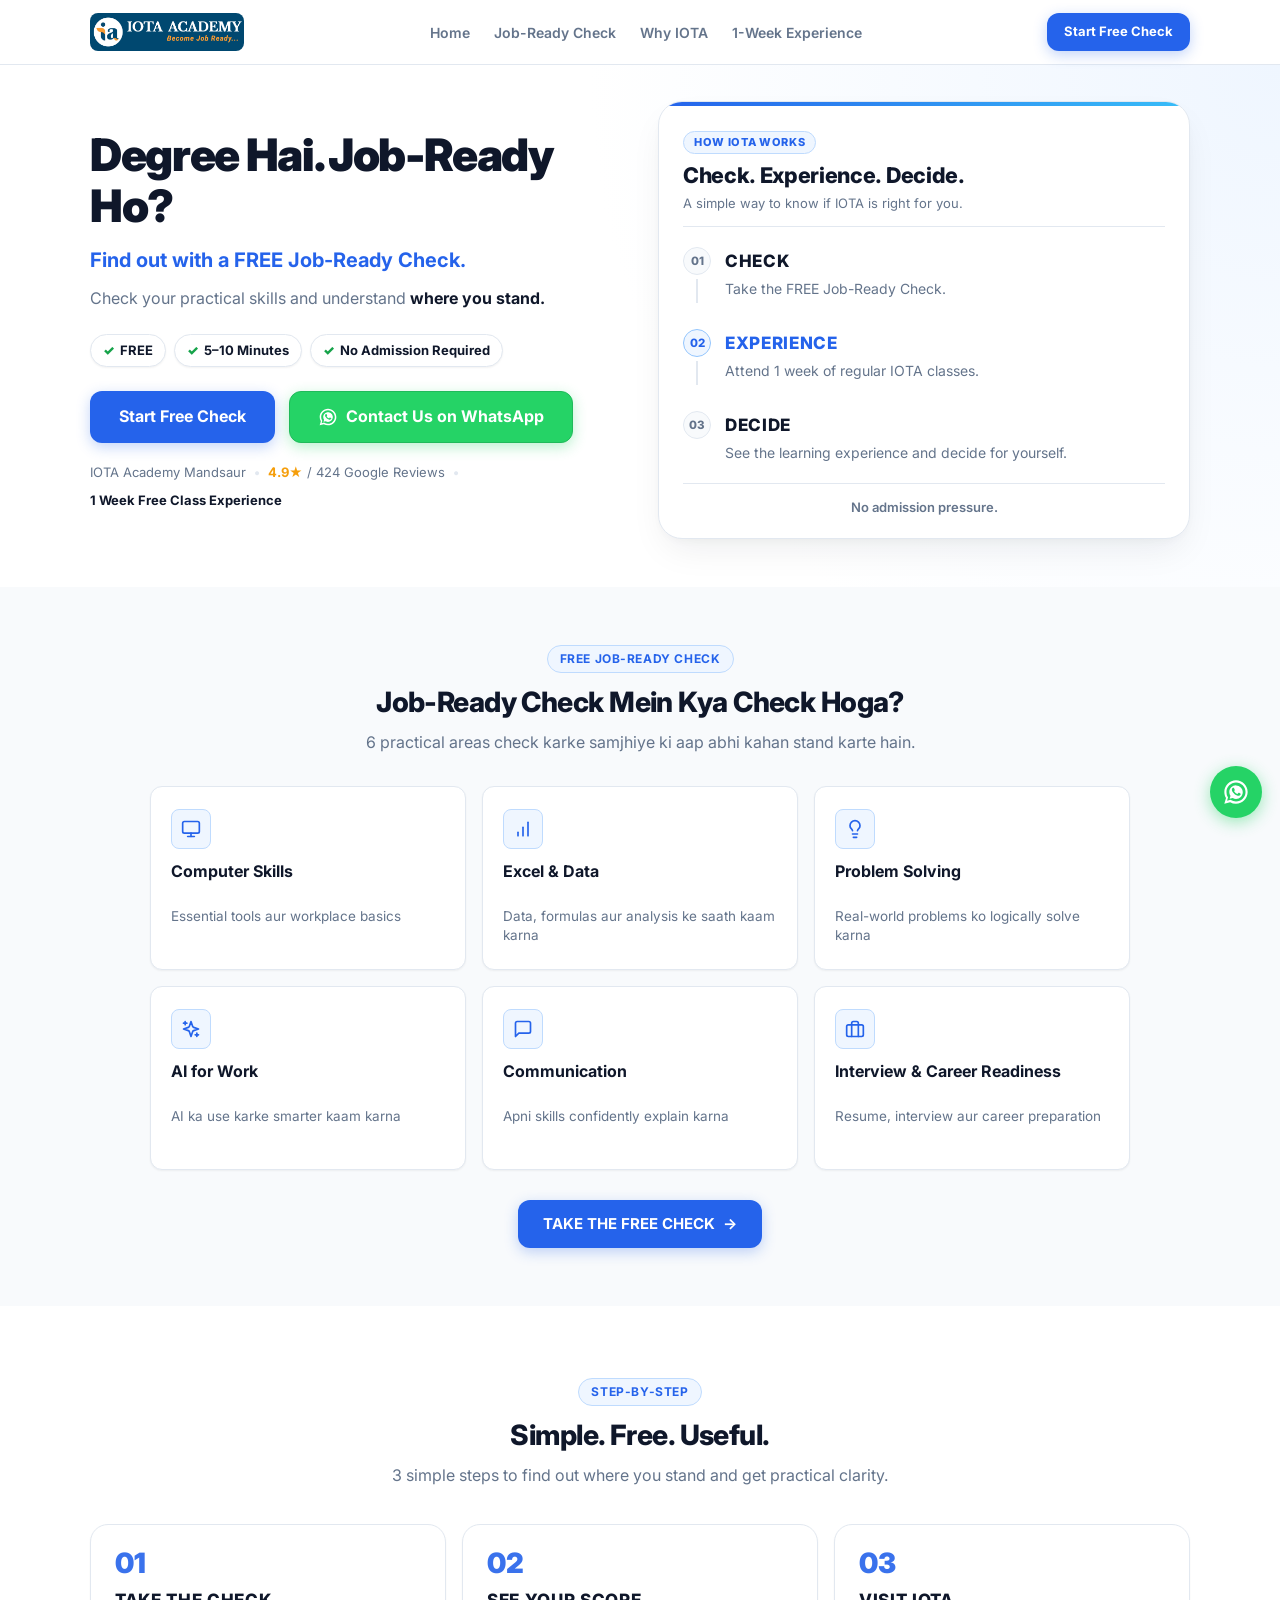
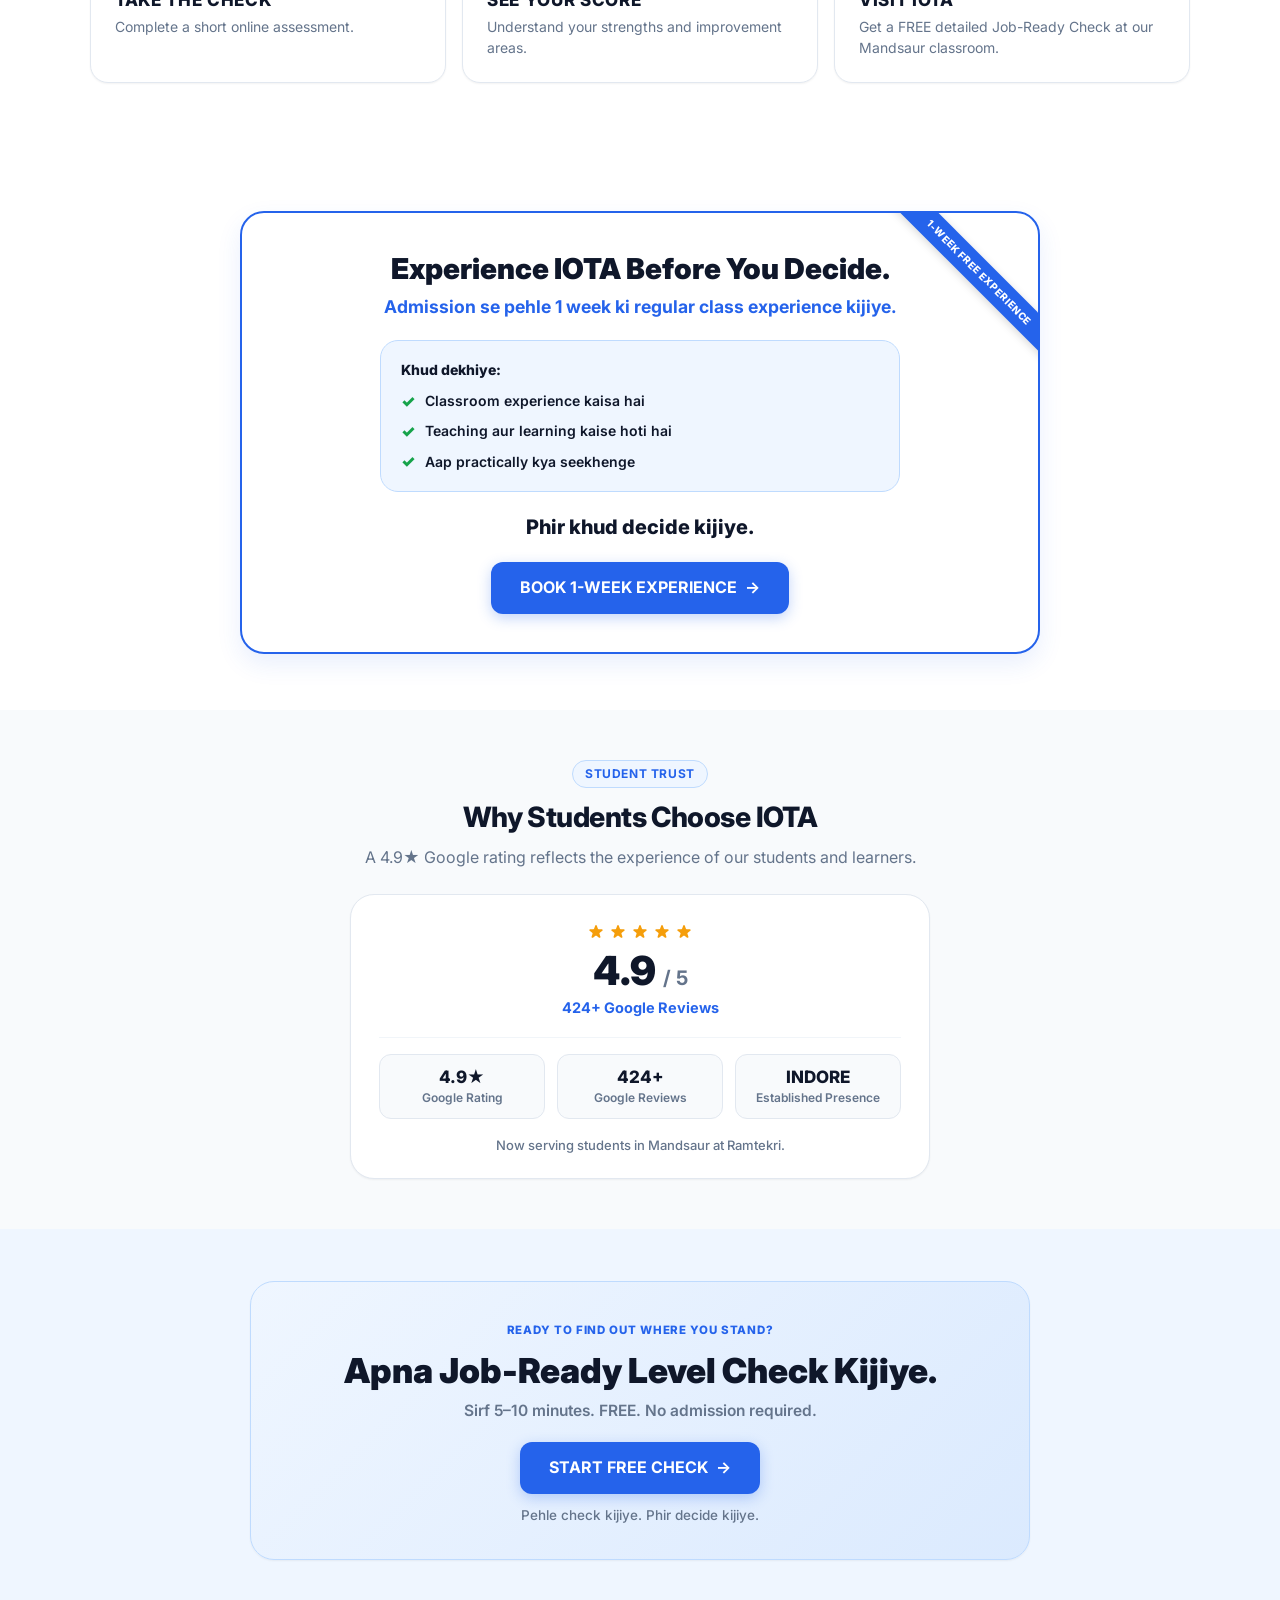
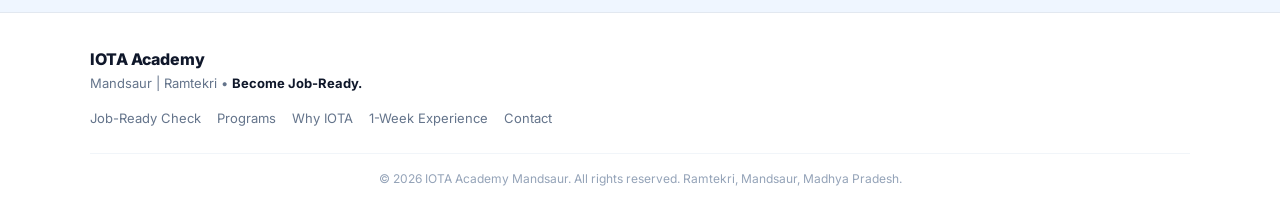
==== commit 1e0b93e9: "questions change" ====
--- a/index.html
+++ b/index.html
@@ -547,12 +547,86 @@
 
       <div class="modal-body">
 
+        <!-- STEP 0: INSTRUCTION VIEW (Hinglish - Short & Crisp) -->
+        <div id="instruction-step-view" class="instruction-step-wrap">
+          <div class="instruction-header">
+            <span class="instruction-badge">📋 Zaroori Nirdesh</span>
+            <h3 class="instruction-title">Job-Ready Check (30 Questions)</h3>
+          </div>
+
+          <!-- Reassuring Alert Box (Short & Direct) -->
+          <div class="instruction-reassurance-box">
+            <div class="reassurance-icon">💡</div>
+            <div class="reassurance-content">
+              <h4 class="reassurance-title">Kisi bhi question se darna ya ghabrana nahi hai!</h4>
+              <p class="reassurance-desc">
+                Yeh koi pass/fail wala exam nahi hai — <strong>yeh bas ek check hai to see ki aap Job Ready hain ya
+                  nahi.</strong>
+              </p>
+            </div>
+          </div>
+
+          <!-- Short Quick Highlights -->
+          <div class="instruction-guidelines">
+            <div class="guidelines-grid compact-grid">
+              <div class="guideline-card">
+                <span class="guideline-icon">📝</span>
+                <div class="guideline-text">
+                  <strong>30 Practical Questions:</strong> Office work & problem-solving par based.
+                </div>
+              </div>
+
+              <div class="guideline-card">
+                <span class="guideline-icon">⏱️</span>
+                <div class="guideline-text">
+                  <strong>~15 Minutes:</strong> Aaram se padhein aur bina jaldbazi ke answer karein.
+                </div>
+              </div>
+
+              <div class="guideline-card">
+                <span class="guideline-icon">🎯</span>
+                <div class="guideline-text">
+                  <strong>No Negative Marking:</strong> Sabhi questions ka answer dena mandatory hai.
+                </div>
+              </div>
+
+              <div class="guideline-card">
+                <span class="guideline-icon">📊</span>
+                <div class="guideline-text">
+                  <strong>Instant Scorecard:</strong> Test khatam hote hi detailed report milegi.
+                </div>
+              </div>
+            </div>
+          </div>
+
+          <!-- Checkbox Confirmation Card -->
+          <div class="instruction-confirm-card">
+            <label class="confirm-checkbox-label" for="instruction-confirm-checkbox">
+              <input type="checkbox" id="instruction-confirm-checkbox" class="confirm-checkbox-input" />
+              <span class="custom-checkbox-box" aria-hidden="true"></span>
+              <span class="confirm-checkbox-text">
+                Maine instructions padh liye hain aur main test shuru karne ke liye taiyar hoon.
+              </span>
+            </label>
+          </div>
+
+          <!-- Proceed Button -->
+          <div class="instruction-action-wrap">
+            <button type="button" class="btn btn-primary btn-full btn-lg" id="instruction-proceed-btn" disabled>
+              Test Shuru Karein (Proceed) →
+            </button>
+            <p class="instruction-btn-hint" id="instruction-btn-hint">
+              Kripya test shuru karne ke liye upar tick karein.
+            </p>
+          </div>
+        </div>
+
         <!-- STEP 1: QUIZ QUESTIONS VIEW -->
-        <div id="quiz-step-view">
+        <div id="quiz-step-view" class="hidden">
           <div class="quiz-top-bar">
             <div class="quiz-meta-row">
-              <span class="quiz-counter" id="quiz-counter">Question 1 of 10</span>
-              <span class="quiz-category-tag" id="quiz-category-badge">💻 Computer Skills</span>
+              <span class="quiz-counter" id="quiz-counter">Question 1 of 30</span>
+              <span class="quiz-category-tag" id="quiz-category-badge">🧮 Logical & Quantitative Thinking</span>
             </div>
             <div class="progress-track" role="progressbar" aria-valuenow="10" aria-valuemin="0" aria-valuemax="100">
               <div class="progress-fill" id="quiz-progress-bar"></div>
@@ -662,9 +736,10 @@
             <div class="result-score-highlight" id="result-score-val">-- / 100</div>
             <div class="result-student-tag" id="result-student-name">Report</div>
 
-            <div class="encouraging-box">
-              <strong style="color: #2563eb; display: block; margin-bottom: 2px;">You're on the right track.</strong>
-              You already have some useful skills. Now you know which areas you can improve to become more job-ready.
+            <div class="encouraging-box" id="result-encouraging-box">
+              <strong style="color: #2563eb; display: block; margin-bottom: 4px;" id="result-stage-title">Report
+                Generating...</strong>
+              <span id="result-stage-desc">Your personalized job-readiness diagnosis will appear here.</span>
             </div>
           </div>
 
@@ -682,9 +757,9 @@
             <p>Visit IOTA Academy Mandsaur and get your practical skills assessed in more detail.</p>
 
             <div class="result-cta-buttons">
-              <button type="button" class="btn btn-primary js-book-detailed-check">
+              <!-- <button type="button" class="btn btn-primary js-book-detailed-check">
                 BOOK MY FREE DETAILED CHECK
-              </button>
+              </button> -->
               <button type="button" class="btn btn-whatsapp js-whatsapp-link" data-wa-type="AFTER_ASSESSMENT">
                 <svg class="btn-wa-icon" viewBox="0 0 24 24" width="18" height="18" fill="currentColor"
                   aria-hidden="true">
--- a/css/style.css
+++ b/css/style.css
@@ -1479,6 +1479,260 @@
   flex: 1;
 }
 
+/* ==========================================================================
+   INSTRUCTION SCREEN (Step 0)
+   ========================================================================== */
+.instruction-step-wrap {
+  animation: modalViewFadeIn 0.25s ease-out;
+}
+
+@keyframes modalViewFadeIn {
+  from {
+    opacity: 0;
+    transform: translateY(6px);
+  }
+  to {
+    opacity: 1;
+    transform: translateY(0);
+  }
+}
+
+.instruction-header {
+  text-align: center;
+  margin-bottom: 12px;
+}
+
+.instruction-badge {
+  display: inline-block;
+  font-size: 11px;
+  font-weight: 700;
+  color: var(--primary);
+  background-color: var(--primary-light);
+  border: 1px solid var(--primary-border);
+  padding: 3px 12px;
+  border-radius: var(--radius-full);
+  margin-bottom: 6px;
+}
+
+.instruction-title {
+  font-size: 1.25rem;
+  font-weight: 800;
+  color: var(--dark-navy);
+  margin-bottom: 2px;
+  line-height: 1.25;
+}
+
+.instruction-subtitle {
+  font-size: 13px;
+  color: var(--text-muted);
+  line-height: 1.4;
+  max-width: 500px;
+  margin: 0 auto;
+}
+
+/* Reassuring Alert Box (Compact) */
+.instruction-reassurance-box {
+  display: flex;
+  align-items: center;
+  gap: 12px;
+  background: linear-gradient(135deg, #eff6ff 0%, #f0fdf4 100%);
+  border: 1.5px solid #bfdbfe;
+  border-left: 4px solid #2563eb;
+  border-radius: var(--radius-md);
+  padding: 11px 14px;
+  margin-bottom: 14px;
+  box-shadow: var(--shadow-sm);
+}
+
+.reassurance-icon {
+  font-size: 22px;
+  line-height: 1;
+  flex-shrink: 0;
+}
+
+.reassurance-content {
+  flex: 1;
+}
+
+.reassurance-title {
+  font-size: 13.5px;
+  font-weight: 800;
+  color: #1e3a8a;
+  margin-bottom: 2px;
+  line-height: 1.3;
+}
+
+.reassurance-desc {
+  font-size: 12.5px;
+  color: #334155;
+  line-height: 1.45;
+  margin: 0;
+}
+
+.reassurance-desc strong {
+  color: #0f172a;
+}
+
+/* Guidelines Grid (Compact) */
+.instruction-guidelines {
+  margin-bottom: 14px;
+}
+
+.guidelines-grid {
+  display: grid;
+  grid-template-columns: repeat(2, 1fr);
+  gap: 8px;
+}
+
+@media (max-width: 560px) {
+  .guidelines-grid {
+    grid-template-columns: 1fr;
+    gap: 6px;
+  }
+}
+
+.guideline-card {
+  display: flex;
+  align-items: center;
+  gap: 8px;
+  background-color: var(--bg-slate);
+  border: 1px solid var(--border-color);
+  border-radius: var(--radius-md);
+  padding: 9px 12px;
+  font-size: 12.5px;
+  line-height: 1.4;
+  color: var(--text-main);
+  transition: border-color 0.15s ease, background-color 0.15s ease;
+}
+
+.guideline-card:hover {
+  border-color: var(--primary-border);
+  background-color: #ffffff;
+}
+
+.guideline-icon {
+  font-size: 16px;
+  line-height: 1;
+  flex-shrink: 0;
+}
+
+.guideline-text strong {
+  color: var(--dark-navy);
+  font-weight: 700;
+}
+
+/* Checkbox Confirmation Card */
+.instruction-confirm-card {
+  background-color: #f8fafc;
+  border: 1.5px solid #cbd5e1;
+  border-radius: var(--radius-md);
+  padding: 10px 14px;
+  margin-bottom: 14px;
+  cursor: pointer;
+  transition: all 0.2s ease;
+}
+
+.instruction-confirm-card:hover {
+  border-color: var(--primary);
+  background-color: #eff6ff;
+}
+
+.confirm-checkbox-label {
+  display: flex;
+  align-items: center;
+  gap: 10px;
+  cursor: pointer;
+  user-select: none;
+}
+
+.confirm-checkbox-input {
+  position: absolute;
+  opacity: 0;
+  cursor: pointer;
+  height: 0;
+  width: 0;
+}
+
+.custom-checkbox-box {
+  width: 20px;
+  height: 20px;
+  min-width: 20px;
+  border: 2px solid #94a3b8;
+  border-radius: 5px;
+  background-color: #ffffff;
+  display: flex;
+  align-items: center;
+  justify-content: center;
+  transition: all 0.15s ease;
+}
+
+.custom-checkbox-box::after {
+  content: "✓";
+  color: #ffffff;
+  font-size: 13px;
+  font-weight: 900;
+  display: none;
+}
+
+.confirm-checkbox-input:checked + .custom-checkbox-box {
+  background-color: var(--primary);
+  border-color: var(--primary);
+}
+
+.confirm-checkbox-input:checked + .custom-checkbox-box::after {
+  display: block;
+}
+
+.confirm-checkbox-input:focus + .custom-checkbox-box {
+  box-shadow: 0 0 0 3px rgba(37, 99, 235, 0.25);
+}
+
+.confirm-checkbox-text {
+  font-size: 12.5px;
+  font-weight: 600;
+  line-height: 1.4;
+  color: var(--dark-navy);
+}
+
+/* Proceed CTA Wrap */
+.instruction-action-wrap {
+  text-align: center;
+}
+
+#instruction-proceed-btn {
+  font-size: 14px;
+  font-weight: 800;
+  letter-spacing: 0.02em;
+  padding: 12px 18px;
+  transition: all 0.2s ease;
+}
+
+#instruction-proceed-btn:disabled {
+  opacity: 0.55;
+  cursor: not-allowed;
+  filter: grayscale(40%);
+  transform: none;
+  box-shadow: none;
+}
+
+#instruction-proceed-btn:not(:disabled) {
+  box-shadow: 0 4px 14px rgba(37, 99, 235, 0.35);
+}
+
+#instruction-proceed-btn:not(:disabled):hover {
+  transform: translateY(-2px);
+  box-shadow: 0 6px 20px rgba(37, 99, 235, 0.45);
+}
+
+.instruction-btn-hint {
+  font-size: 12px;
+  color: #dc2626;
+  font-weight: 600;
+  margin-top: 8px;
+  display: block;
+  transition: opacity 0.2s ease;
+}
+
 /* Assessment Progress & Header */
 .quiz-top-bar {
   margin-bottom: 20px;
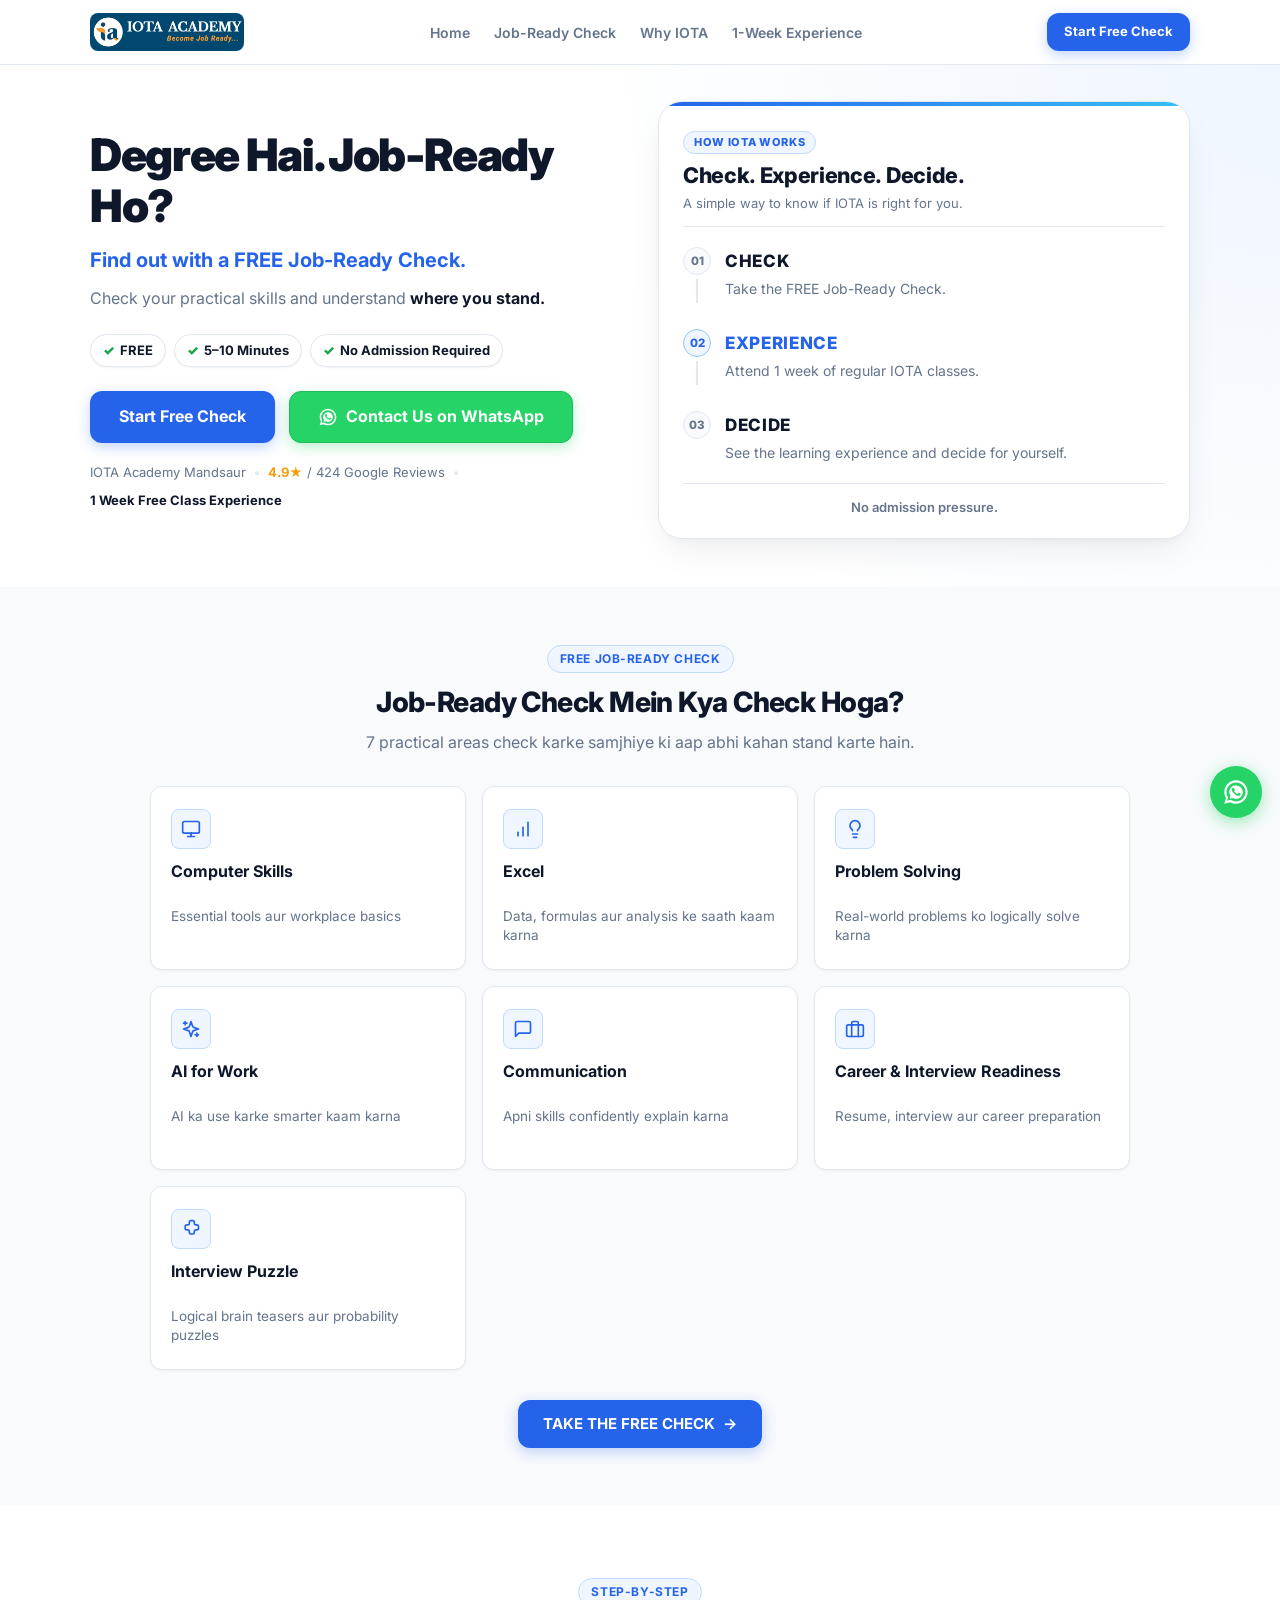
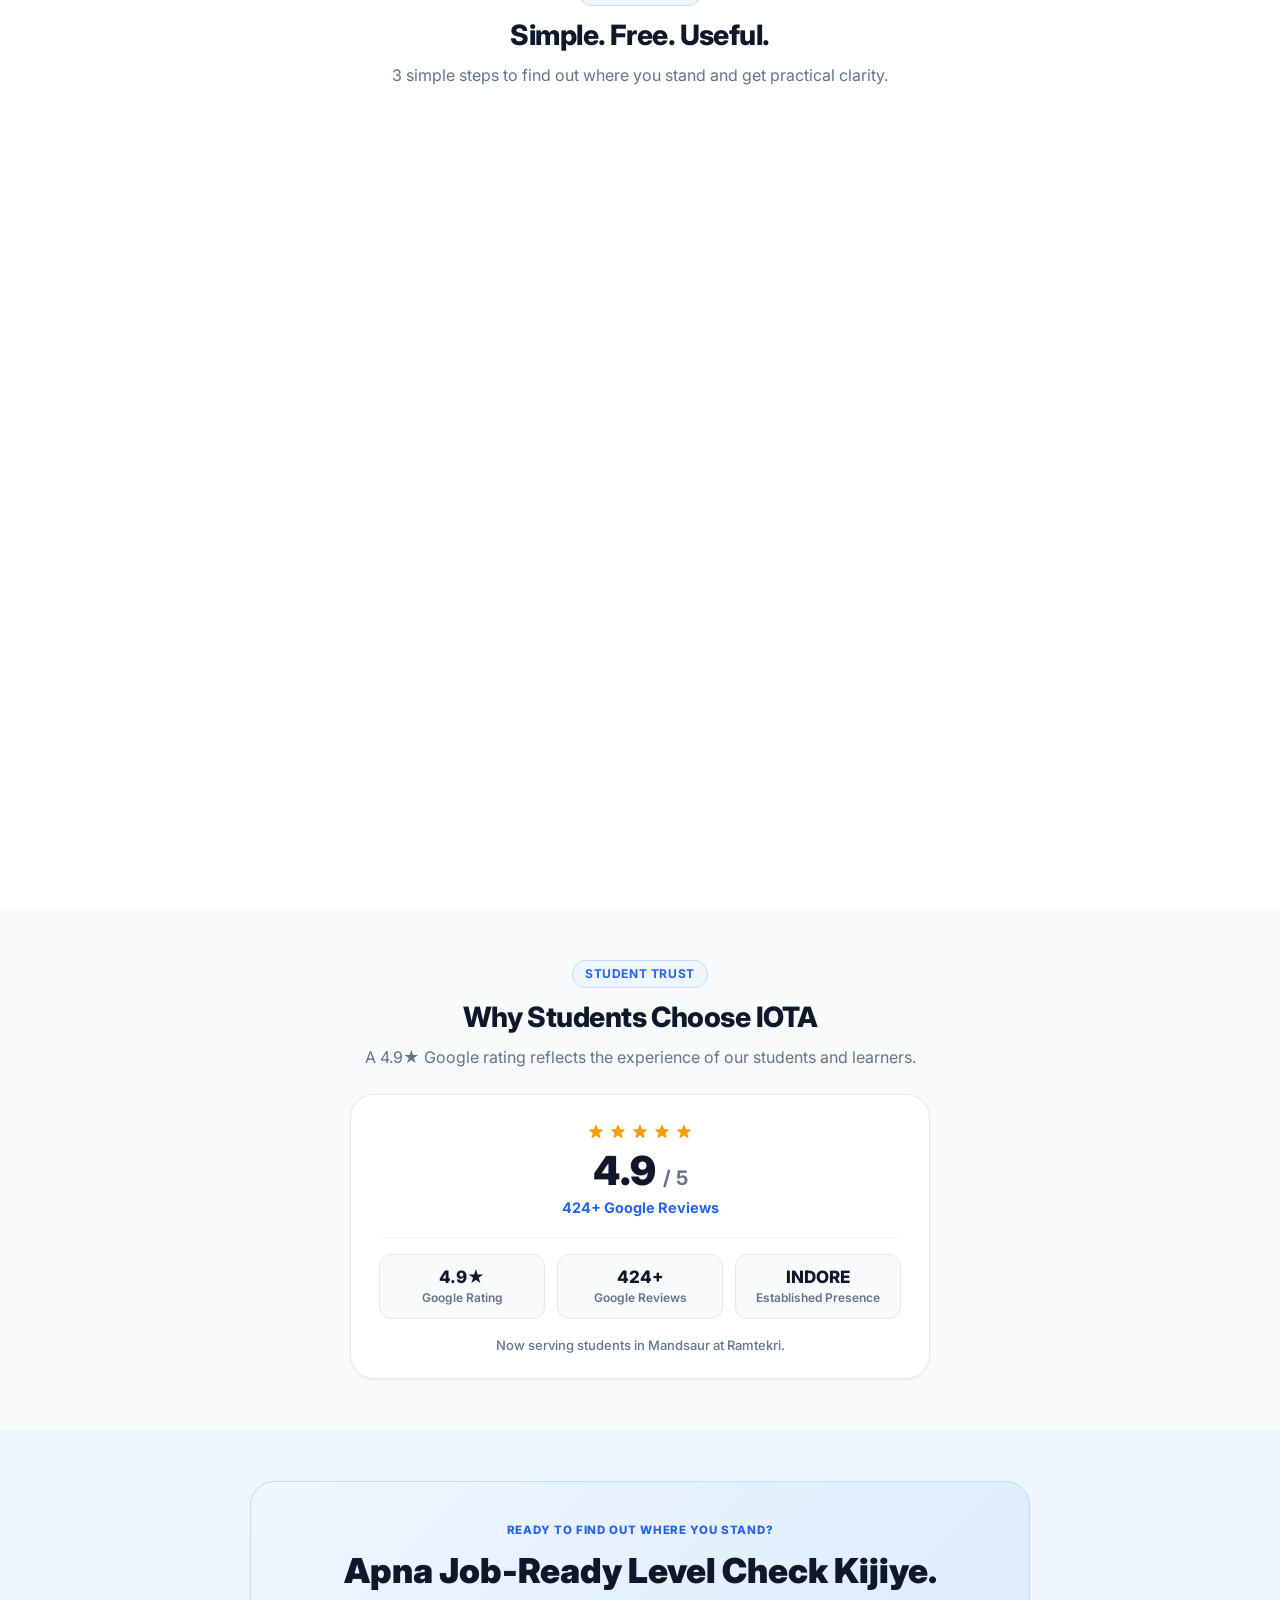
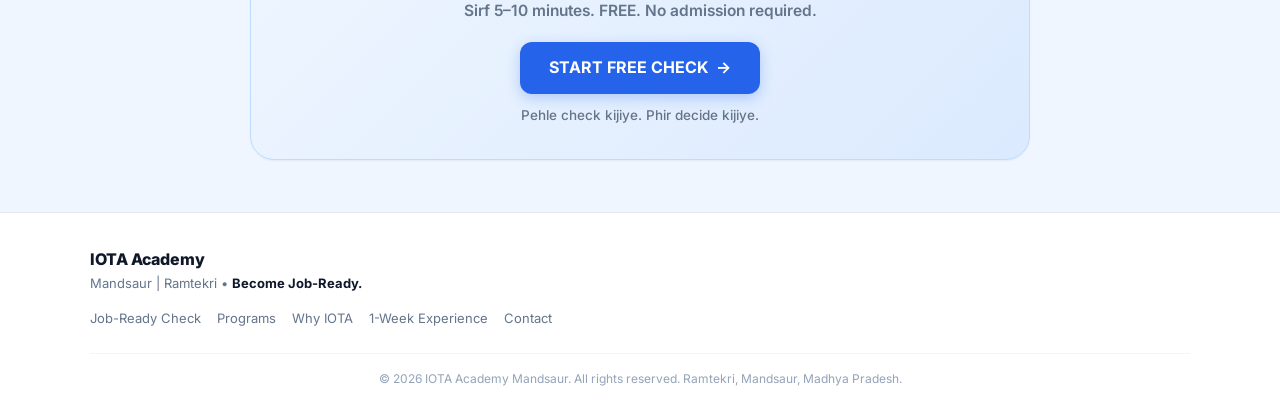
==== commit 2617e044: "question changes" ====
--- a/index.html
+++ b/index.html
@@ -112,9 +112,9 @@
               Start Free Check
               <!-- <span aria-hidden="true">→</span> -->
             </button>
-            <a href="https://wa.me/917024040225?text=Hi%20IOTA%20Academy%20Mandsaur%2C%20I%20want%20to%20connect%20with%20you%20regarding%20the%20Job-Ready%20Check."
+            <a href="https://wa.me/916266788172?text=Hi%20IOTA%20Academy%20Mandsaur%2C%20I%20want%20to%20connect%20with%20you%20regarding%20the%20Job-Ready%20Check."
               target="_blank" rel="noopener noreferrer" class="btn btn-whatsapp btn-lg js-whatsapp-link"
-              data-wa-type="HERO_CONTACT" id="hero-whatsapp-cta" title="Chat on WhatsApp (7024040225)">
+              data-wa-type="HERO_CONTACT" id="hero-whatsapp-cta" title="Chat on WhatsApp (6266788172)">
               <svg class="btn-wa-icon" viewBox="0 0 24 24" width="20" height="20" fill="currentColor"
                 aria-hidden="true">
                 <path
@@ -198,7 +198,7 @@
         <span class="section-tag">FREE JOB-READY CHECK</span>
         <h2 class="section-title">Job-Ready Check Mein Kya Check Hoga?</h2>
         <p class="section-subtitle">
-          6 practical areas check karke samjhiye ki aap abhi kahan stand karte hain.
+          7 practical areas check karke samjhiye ki aap abhi kahan stand karte hain.
         </p>
       </div>
 
@@ -219,7 +219,7 @@
           </div>
         </div>
 
-        <!-- Card 2: Excel & Data -->
+        <!-- Card 2: Excel -->
         <div class="skill-card">
           <div class="skill-icon-wrap" aria-hidden="true">
             <svg class="skill-icon" viewBox="0 0 24 24" width="20" height="20" fill="none" stroke="currentColor"
@@ -230,7 +230,7 @@
             </svg>
           </div>
           <div class="skill-info">
-            <h3 class="skill-title">Excel & Data</h3>
+            <h3 class="skill-title">Excel</h3>
             <p class="skill-desc">Data, formulas aur analysis ke saath kaam karna</p>
           </div>
         </div>
@@ -287,7 +287,7 @@
           </div>
         </div>
 
-        <!-- Card 6: Interview & Career Readiness -->
+        <!-- Card 6: Career & Interview Readiness -->
         <div class="skill-card">
           <div class="skill-icon-wrap" aria-hidden="true">
             <svg class="skill-icon" viewBox="0 0 24 24" width="20" height="20" fill="none" stroke="currentColor"
@@ -297,8 +297,22 @@
             </svg>
           </div>
           <div class="skill-info">
-            <h3 class="skill-title">Interview & Career Readiness</h3>
+            <h3 class="skill-title">Career & Interview Readiness</h3>
             <p class="skill-desc">Resume, interview aur career preparation</p>
+          </div>
+        </div>
+
+        <!-- Card 7: Interview Puzzle -->
+        <div class="skill-card">
+          <div class="skill-icon-wrap" aria-hidden="true">
+            <svg class="skill-icon" viewBox="0 0 24 24" width="20" height="20" fill="none" stroke="currentColor"
+              stroke-width="2" stroke-linecap="round" stroke-linejoin="round">
+              <path d="M14 2a2 2 0 0 1 2 2v1a2 2 0 0 0 2 2h1a2 2 0 0 1 2 2v2a2 2 0 0 1-2 2h-1a2 2 0 0 0-2 2v1a2 2 0 0 1-2 2h-2a2 2 0 0 1-2-2v-1a2 2 0 0 0-2-2H7a2 2 0 0 1-2-2v-2a2 2 0 0 1 2-2h1a2 2 0 0 0 2-2V4a2 2 0 0 1 2-2h2z"></path>
+            </svg>
+          </div>
+          <div class="skill-info">
+            <h3 class="skill-title">Interview Puzzle</h3>
+            <p class="skill-desc">Logical brain teasers aur probability puzzles</p>
           </div>
         </div>
       </div>
@@ -536,13 +550,24 @@
       <div class="modal-header">
         <div class="modal-title-wrap">
           <span style="color: #2563eb; font-weight: 800;">⚡</span>
-          <span id="assessment-modal-title" style="font-weight: 800; font-size: 15px; color: #0f172a;">
+          <span id="assessment-modal-title"
+            style="font-weight: 800; font-size: 16px; color: #0f172a; letter-spacing: -0.01em;">
             Job-Ready Check - IOTA Academy, Mandsaur
           </span>
         </div>
-        <button type="button" class="modal-close-btn js-close-modal" aria-label="Close Assessment">
-          ✕
-        </button>
+        <div class="modal-header-actions">
+          <div class="quiz-timer-badge header-timer-badge hidden" id="header-quiz-timer" aria-label="Time Remaining">
+            <svg class="timer-icon" viewBox="0 0 24 24" width="14" height="14" fill="none" stroke="currentColor"
+              stroke-width="2.2" stroke-linecap="round" stroke-linejoin="round">
+              <circle cx="12" cy="12" r="10"></circle>
+              <polyline points="12 6 12 12 16 14"></polyline>
+            </svg>
+            <span class="timer-digits" id="header-timer-display">20:00</span>
+          </div>
+          <button type="button" class="modal-close-btn js-close-modal" aria-label="Close Assessment">
+            ✕
+          </button>
+        </div>
       </div>
 
       <div class="modal-body">
@@ -551,7 +576,7 @@
         <div id="instruction-step-view" class="instruction-step-wrap">
           <div class="instruction-header">
             <span class="instruction-badge">📋 Zaroori Nirdesh</span>
-            <h3 class="instruction-title">Job-Ready Check (30 Questions)</h3>
+            <h3 class="instruction-title">Job-Ready Check (35 Questions)</h3>
           </div>
 
           <!-- Reassuring Alert Box (Short & Direct) -->
@@ -572,14 +597,15 @@
               <div class="guideline-card">
                 <span class="guideline-icon">📝</span>
                 <div class="guideline-text">
-                  <strong>30 Practical Questions:</strong> Office work & problem-solving par based.
+                  <strong>35 Practical Questions:</strong> Office work, interview puzzles & problem-solving par based.
                 </div>
               </div>
 
               <div class="guideline-card">
                 <span class="guideline-icon">⏱️</span>
                 <div class="guideline-text">
-                  <strong>~15 Minutes:</strong> Aaram se padhein aur bina jaldbazi ke answer karein.
+                  <strong>20 Minutes Timer:</strong> Test ke liye 20 min milenge. Time khatam hone par test auto-submit
+                  ho jayega.
                 </div>
               </div>
 
@@ -593,7 +619,7 @@
               <div class="guideline-card">
                 <span class="guideline-icon">📊</span>
                 <div class="guideline-text">
-                  <strong>Instant Scorecard:</strong> Test khatam hote hi detailed report milegi.
+                  <strong>Instant Scorecard:</strong> Test khatam hote hi detailed report apko apke WhatsApp pr milegi.
                 </div>
               </div>
             </div>
@@ -625,8 +651,17 @@
         <div id="quiz-step-view" class="hidden">
           <div class="quiz-top-bar">
             <div class="quiz-meta-row">
-              <span class="quiz-counter" id="quiz-counter">Question 1 of 30</span>
-              <span class="quiz-category-tag" id="quiz-category-badge">🧮 Logical & Quantitative Thinking</span>
+              <span class="quiz-counter" id="quiz-counter">Question 1 of 35</span>
+              <div class="quiz-timer-badge" id="quiz-timer-badge" aria-label="Time Remaining">
+                <svg class="timer-icon" viewBox="0 0 24 24" width="16" height="16" fill="none" stroke="currentColor"
+                  stroke-width="2.2" stroke-linecap="round" stroke-linejoin="round">
+                  <circle cx="12" cy="12" r="10"></circle>
+                  <polyline points="12 6 12 12 16 14"></polyline>
+                </svg>
+                <span class="timer-label">Time Left:</span>
+                <span class="timer-digits" id="quiz-timer-display">20:00</span>
+              </div>
+              <span class="quiz-category-tag" id="quiz-category-badge">🧮 Aptitude & Maths</span>
             </div>
             <div class="progress-track" role="progressbar" aria-valuenow="10" aria-valuemin="0" aria-valuemax="100">
               <div class="progress-fill" id="quiz-progress-bar"></div>
@@ -664,6 +699,18 @@
 
         <!-- STEP 2: LEAD CAPTURE VIEW (Appears after Q10) -->
         <div id="lead-step-view" class="hidden lead-step-wrap">
+          <!-- Timeout Alert (Shown only when 20 min timer expires) -->
+          <div id="quiz-timeout-alert" class="quiz-timeout-alert hidden" role="alert">
+            <span class="timeout-alert-icon">⏰</span>
+            <div class="timeout-alert-content">
+              <strong class="timeout-alert-title">Samay Samapt (Time's Up)!</strong>
+              <p class="timeout-alert-text">
+                Aapka 20 minutes ka exam time complete ho gaya hai aur test automatically submit kar diya gaya hai.
+                Kripya apna scorecard dekhne ke liye apni details bharein.
+              </p>
+            </div>
+          </div>
+
           <div class="lead-step-header">
             <span class="lead-step-badge">✓ Assessment Completed</span>
             <h3 class="lead-step-title">Your Details</h3>
@@ -691,86 +738,19 @@
                 <input type="tel" id="lead-phone" class="form-control" placeholder="10-digit WhatsApp number"
                   maxlength="10" required />
               </div>
-            </div>
-
-            <!-- Education Dropdown (Required) -->
-            <div class="form-group">
-              <label class="form-label" for="lead-education">
-                Highest / Current Education <span class="req">*</span>
-              </label>
-              <select id="lead-education" class="form-control" required>
-                <option value="" disabled selected>Select Education</option>
-                <option value="12th">12th</option>
-                <option value="College Student">College Student</option>
-                <option value="Graduate">Graduate</option>
-                <option value="Postgraduate">Postgraduate</option>
-                <option value="Working Professional">Working Professional</option>
-                <option value="Other">Other</option>
-              </select>
-            </div>
-
-            <!-- Degree (Optional) -->
-            <div class="form-group">
-              <label class="form-label" for="lead-course">
-                Degree <span style="font-size: 11px; font-weight: normal; color: #64748b;">(Optional)</span>
-              </label>
-              <input type="text" id="lead-course" class="form-control" placeholder="e.g. B.Com, BCA, B.Tech, etc." />
+              <p class="form-help-text" style="margin-top: 6px; font-size: 12px; color: #475569; font-weight: 500;">
+                Enter Valid WhatsApp No. to get the Score in you whatsapp
+              </p>
             </div>
 
             <div id="lead-error-msg" class="form-error-msg hidden" role="alert"></div>
 
             <div style="margin-top: 20px;">
               <button type="submit" class="btn btn-primary btn-full btn-lg" id="lead-submit-btn">
-                SHOW MY JOB-READY SCORE
+                Get Score Report
               </button>
             </div>
           </form>
-        </div>
-
-        <!-- STEP 3: RESULT PAGE VIEW -->
-        <div id="result-step-view" class="hidden">
-
-          <!-- Score Box -->
-          <div class="result-header-box">
-            <h3 class="result-main-title">Your Job-Ready Score</h3>
-            <div class="result-score-highlight" id="result-score-val">-- / 100</div>
-            <div class="result-student-tag" id="result-student-name">Report</div>
-
-            <div class="encouraging-box" id="result-encouraging-box">
-              <strong style="color: #2563eb; display: block; margin-bottom: 4px;" id="result-stage-title">Report
-                Generating...</strong>
-              <span id="result-stage-desc">Your personalized job-readiness diagnosis will appear here.</span>
-            </div>
-          </div>
-
-          <!-- Category Breakdown -->
-          <div class="result-skills-wrap">
-            <h4 class="result-section-heading">Skill Breakdown</h4>
-            <div id="result-categories-container">
-              <!-- Rendered dynamically by assessment.js -->
-            </div>
-          </div>
-
-          <!-- Result CTA Card connecting to Mandsaur Branch -->
-          <div class="result-cta-card">
-            <h3>Want a Detailed Job-Ready Check?</h3>
-            <p>Visit IOTA Academy Mandsaur and get your practical skills assessed in more detail.</p>
-
-            <div class="result-cta-buttons">
-              <!-- <button type="button" class="btn btn-primary js-book-detailed-check">
-                BOOK MY FREE DETAILED CHECK
-              </button> -->
-              <button type="button" class="btn btn-whatsapp js-whatsapp-link" data-wa-type="AFTER_ASSESSMENT">
-                <svg class="btn-wa-icon" viewBox="0 0 24 24" width="18" height="18" fill="currentColor"
-                  aria-hidden="true">
-                  <path
-                    d="M12.031 6.172c-3.181 0-5.767 2.586-5.768 5.766-.001 1.298.38 2.27 1.019 3.287l-.711 2.598 2.664-.698c.95.518 1.777.781 2.796.781 3.182 0 5.768-2.587 5.768-5.768.001-3.182-2.585-5.768-5.768-5.768zm3.393 8.3c-.149.418-.752.766-1.049.809-.272.039-.623.072-1.012-.054-.251-.081-.575-.195-1.013-.383-1.848-.795-3.047-2.673-3.14-2.797-.093-.124-.753-1.002-.753-1.912 0-.91.477-1.357.647-1.543.17-.186.372-.232.496-.232.124 0 .248.001.356.006.114.006.267-.043.418.32.155.372.528 1.288.574 1.381.047.093.078.202.016.326-.062.124-.093.202-.186.31-.093.109-.196.243-.28.326-.093.093-.19.195-.082.381.109.186.482.795 1.034 1.286.711.633 1.311.83 1.497.923.186.093.295.078.404-.047.109-.124.466-.543.59-.73.124-.186.248-.155.418-.093.17.062 1.086.512 1.272.605.186.093.31.14.356.217.047.078.047.45-.102.868zM12 2C6.477 2 2 6.477 2 12c0 1.89.525 3.66 1.438 5.168L2 22l4.98-1.306A9.957 9.957 0 0 0 12 22c5.523 0 10-4.477 10-10S17.523 2 12 2zm0 18.167c-1.604 0-3.096-.454-4.364-1.238l-.313-.193-2.947.773.786-2.87-.212-.338A8.132 8.132 0 0 1 3.833 12c0-4.503 3.664-8.167 8.167-8.167 4.503 0 8.167 3.664 8.167 8.167 0 4.503-3.664 8.167-8.167 8.167z" />
-                </svg>
-                <span>WhatsApp Us</span>
-              </button>
-            </div>
-          </div>
-
         </div>
 
       </div>
@@ -879,14 +859,44 @@
   <!-- =======================================================================
        JAVASCRIPT MODULES
        ======================================================================= -->
-  <script src="config.js"></script>
-  <script src="js/tracking.js"></script>
-  <script src="js/questions.js"></script>
-  <script src="js/assessment.js"></script>
+  <script src="config.js?v=3"></script>
+  <script src="js/tracking.js?v=3"></script>
+  <script src="js/questions.js?v=3"></script>
+  <script src="js/assessment.js?v=3"></script>
   <script>
     // Update footer year dynamically
     document.getElementById('current-year').textContent = new Date().getFullYear();
   </script>
+
+  <!-- =======================================================================
+       JOB-READY CHECK SUBMISSION REPORT POPUP MODAL
+       ======================================================================= -->
+  <div class="modal-overlay hidden" id="report-sent-modal" role="dialog" aria-modal="true"
+    onclick="if(event.target === this) IOTA_ASSESSMENT.closeReportModal()">
+    <div class="modal-card" style="max-width: 440px; text-align: center;">
+      <div class="modal-header" style="justify-content: flex-end; border-bottom: none; padding: 14px 18px 0 18px;">
+        <button type="button" class="modal-close-btn" onclick="IOTA_ASSESSMENT.closeReportModal()"
+          aria-label="Close">✕</button>
+      </div>
+      <div class="modal-body" style="padding: 4px 24px 28px 24px;">
+        <div
+          style="width: 58px; height: 58px; margin: 0 auto 16px auto; border-radius: 50%; background: #ecfdf5; color: #10b981; display: flex; align-items: center; justify-content: center; font-size: 26px; font-weight: 800; border: 2px solid #a7f3d0;">
+          ✓
+        </div>
+        <h3 id="report-modal-title"
+          style="font-size: 1.3rem; font-weight: 800; color: #0f172a; margin-bottom: 12px; line-height: 1.35;">
+          Thanks for the Giving the Job Ready Check..
+        </h3>
+        <p id="report-modal-desc" style="font-size: 14.5px; color: #475569; margin-bottom: 24px; line-height: 1.6;">
+          Your report is sent to your whatsapp no. <strong id="report-modal-phone" style="color: #0f172a;"></strong>
+        </p>
+        <button type="button" class="btn btn-primary btn-full btn-lg" onclick="IOTA_ASSESSMENT.closeReportModal()"
+          style="font-size: 15px; font-weight: 700;">
+          OK
+        </button>
+      </div>
+    </div>
+  </div>
 
   <!-- =======================================================================
        SUCCESS CONFIRMATION ALERT MODAL (Call, Address, WhatsApp)
@@ -912,11 +922,11 @@
         <div class="success-options-grid">
 
           <!-- 1. CALL OPTION -->
-          <a id="success-call-btn" href="tel:7024040225" class="success-action-card success-call">
+          <a id="success-call-btn" href="tel:6266788172" class="success-action-card success-call">
             <div class="success-action-icon">📞</div>
             <div class="success-action-info">
               <span class="success-action-label">Call Coordinator Directly</span>
-              <strong class="success-action-value">+91 7024040225</strong>
+              <strong class="success-action-value">+91 6266788172</strong>
             </div>
             <span class="success-action-arrow">→</span>
           </a>
--- a/css/style.css
+++ b/css/style.css
@@ -1421,13 +1421,13 @@
 
 .modal-card {
   background-color: var(--bg-white);
-  border-radius: var(--radius-xl);
+  border-radius: 20px;
   width: 100%;
-  max-width: 640px;
+  max-width: 760px;
   max-height: 94vh;
   display: flex;
   flex-direction: column;
-  box-shadow: var(--shadow-xl);
+  box-shadow: 0 25px 50px -12px rgba(15, 23, 42, 0.25), 0 0 0 1px rgba(15, 23, 42, 0.08);
   border: 1px solid var(--border-color);
   overflow: hidden;
   transform: translateY(16px);
@@ -1439,7 +1439,7 @@
 }
 
 .modal-header {
-  padding: 16px 20px;
+  padding: 18px 24px;
   border-bottom: 1px solid var(--border-color);
   display: flex;
   align-items: center;
@@ -1450,22 +1450,22 @@
 .modal-title-wrap {
   display: flex;
   align-items: center;
-  gap: 8px;
+  gap: 10px;
 }
 
 .modal-close-btn {
   background: #f1f5f9;
   border: none;
-  width: 32px;
-  height: 32px;
+  width: 36px;
+  height: 36px;
   border-radius: var(--radius-full);
   display: flex;
   align-items: center;
   justify-content: center;
-  font-size: 16px;
+  font-size: 17px;
   color: var(--text-muted);
   cursor: pointer;
-  transition: background 0.15s ease;
+  transition: background 0.15s ease, color 0.15s ease;
 }
 
 .modal-close-btn:hover {
@@ -1474,7 +1474,7 @@
 }
 
 .modal-body {
-  padding: 20px;
+  padding: 26px 28px;
   overflow-y: auto;
   flex: 1;
 }
@@ -1734,35 +1734,167 @@
 }
 
 /* Assessment Progress & Header */
+.modal-header-actions {
+  display: flex;
+  align-items: center;
+  gap: 10px;
+}
+
 .quiz-top-bar {
-  margin-bottom: 20px;
+  margin-bottom: 22px;
 }
 
 .quiz-meta-row {
   display: flex;
   align-items: center;
   justify-content: space-between;
-  margin-bottom: 8px;
-  font-size: 13px;
-  font-weight: 700;
+  gap: 10px;
+  margin-bottom: 12px;
+  font-size: 14.5px;
+  font-weight: 700;
+  flex-wrap: wrap;
 }
 
 .quiz-counter {
-  color: var(--dark-navy);
+  color: #334155;
+  font-weight: 800;
+  font-size: 14.5px;
+  letter-spacing: 0.01em;
+}
+
+/* Exam Countdown Timer Badge */
+.quiz-timer-badge {
+  display: inline-flex;
+  align-items: center;
+  gap: 6px;
+  padding: 5px 12px;
+  border-radius: var(--radius-full);
+  background-color: #eff6ff;
+  border: 1.5px solid #bfdbfe;
+  color: #1e40af;
+  font-size: 13.5px;
+  font-weight: 700;
+  transition: all 0.25s ease;
+  user-select: none;
+}
+
+.quiz-timer-badge .timer-icon {
+  flex-shrink: 0;
+  color: #2563eb;
+  transition: color 0.2s ease;
+}
+
+.quiz-timer-badge .timer-label {
+  font-size: 11px;
+  font-weight: 700;
+  text-transform: uppercase;
+  letter-spacing: 0.04em;
+  opacity: 0.85;
+}
+
+.quiz-timer-badge .timer-digits {
+  font-family: ui-monospace, SFMono-Regular, Menlo, Monaco, Consolas, "Liberation Mono", "Courier New", monospace;
+  font-variant-numeric: tabular-nums;
+  font-weight: 800;
+  letter-spacing: 0.5px;
+  font-size: 14px;
+}
+
+/* Red Color & Blinking Animation (< 5 Minutes Remaining) */
+.quiz-timer-badge.timer-warning {
+  background-color: #fee2e2;
+  border-color: #ef4444;
+  color: #b91c1c;
+  box-shadow: 0 0 0 2px rgba(239, 68, 68, 0.2);
+  animation: timerWarningBlink 1s ease-in-out infinite;
+}
+
+.quiz-timer-badge.timer-warning .timer-icon {
+  color: #dc2626;
+}
+
+@keyframes timerWarningBlink {
+  0%, 100% {
+    opacity: 1;
+    background-color: #fee2e2;
+    border-color: #ef4444;
+    color: #b91c1c;
+    box-shadow: 0 0 10px rgba(239, 68, 68, 0.35);
+  }
+  50% {
+    opacity: 0.35;
+    background-color: #ffffff;
+    border-color: #fca5a5;
+    color: #ef4444;
+    box-shadow: 0 0 2px rgba(239, 68, 68, 0.1);
+  }
+}
+
+/* Header Sticky Timer Badge */
+.header-timer-badge {
+  padding: 4px 10px;
+  font-size: 12.5px;
+}
+
+.header-timer-badge .timer-digits {
+  font-size: 13.5px;
+}
+
+/* Auto-submit Timeout Alert Banner */
+.quiz-timeout-alert {
+  display: flex;
+  align-items: flex-start;
+  gap: 12px;
+  background-color: #fef2f2;
+  border: 1.5px solid #fca5a5;
+  border-left: 4px solid #ef4444;
+  border-radius: var(--radius-md);
+  padding: 12px 14px;
+  margin-bottom: 18px;
+  animation: modalViewFadeIn 0.3s ease-out;
+}
+
+.timeout-alert-icon {
+  font-size: 22px;
+  line-height: 1;
+  flex-shrink: 0;
+}
+
+.timeout-alert-content {
+  flex: 1;
+}
+
+.timeout-alert-title {
+  display: block;
+  font-size: 14px;
+  font-weight: 800;
+  color: #991b1b;
+  margin-bottom: 3px;
+}
+
+.timeout-alert-text {
+  font-size: 12.5px;
+  color: #7f1d1d;
+  line-height: 1.45;
+  margin: 0;
 }
 
 .quiz-category-tag {
   background-color: var(--primary-light);
   color: var(--primary);
   border: 1px solid var(--primary-border);
-  padding: 3px 10px;
+  padding: 5px 14px;
   border-radius: var(--radius-full);
-  font-size: 12px;
+  font-size: 13.5px;
+  font-weight: 700;
+  display: inline-flex;
+  align-items: center;
+  gap: 6px;
 }
 
 .progress-track {
   width: 100%;
-  height: 8px;
+  height: 10px;
   background-color: #e2e8f0;
   border-radius: var(--radius-full);
   overflow: hidden;
@@ -1776,62 +1908,72 @@
   transition: width 0.3s ease;
 }
 
-/* Question & Option Cards */
+/* Question & Option Cards - Big, Clear & Properly Aligned */
 .question-heading {
-  font-size: 1.15rem;
-  font-weight: 800;
-  color: var(--dark-navy);
-  line-height: 1.4;
-  margin-bottom: 20px;
+  font-size: 1.35rem;
+  font-weight: 800;
+  color: #0f172a;
+  line-height: 1.6;
+  margin-bottom: 24px;
+  white-space: pre-line;
+  letter-spacing: -0.012em;
+  word-break: break-word;
 }
 
 .options-list {
   display: flex;
   flex-direction: column;
-  gap: 10px;
-  margin-bottom: 24px;
+  gap: 13px;
+  margin-bottom: 28px;
 }
 
 .option-card {
   width: 100%;
   background-color: #ffffff;
-  border: 1.5px solid var(--border-color);
-  border-radius: var(--radius-md);
-  padding: 14px 16px;
+  border: 1.5px solid #cbd5e1;
+  border-radius: 12px;
+  padding: 16px 20px;
   text-align: left;
   display: flex;
-  align-items: center;
-  gap: 12px;
+  align-items: flex-start;
+  gap: 14px;
   cursor: pointer;
-  transition: all 0.15s ease;
+  transition: all 0.18s ease;
   font-family: var(--font-family);
-  font-size: 14px;
-  color: var(--dark-navy);
+  font-size: 16px;
+  color: #1e293b;
+  line-height: 1.55;
+  box-shadow: 0 1px 3px 0 rgba(0, 0, 0, 0.04);
 }
 
 .option-card:hover {
   border-color: var(--primary);
-  background-color: var(--bg-light-blue);
+  background-color: #f8faff;
+  transform: translateY(-1px);
+  box-shadow: 0 4px 12px -2px rgba(37, 99, 235, 0.09);
 }
 
 .option-card.selected {
   border-color: var(--primary);
-  background-color: var(--bg-light-blue);
-  box-shadow: 0 0 0 1.5px var(--primary);
+  background-color: #eff6ff;
+  box-shadow: 0 0 0 2px var(--primary), 0 4px 12px -2px rgba(37, 99, 235, 0.15);
 }
 
 .option-letter {
-  width: 28px;
-  height: 28px;
-  min-width: 28px;
-  border-radius: var(--radius-full);
+  width: 32px;
+  height: 32px;
+  min-width: 32px;
+  border-radius: 50%;
   background-color: #f1f5f9;
-  color: var(--text-muted);
-  font-weight: 700;
-  font-size: 12px;
+  color: #475569;
+  font-weight: 800;
+  font-size: 14px;
   display: flex;
   align-items: center;
   justify-content: center;
+  margin-top: 2px;
+  flex-shrink: 0;
+  transition: all 0.15s ease;
 }
 
 .option-card.selected .option-letter {
@@ -1841,14 +1983,26 @@
 
 .option-label {
   flex: 1;
-  line-height: 1.4;
+  line-height: 1.55;
+  font-size: 16px;
+  font-weight: 500;
+  color: #1e293b;
+  word-break: break-word;
+}
+
+.option-card.selected .option-label {
+  color: #1e40af;
+  font-weight: 600;
 }
 
 .option-check-icon {
-  font-size: 14px;
+  font-size: 16px;
   color: var(--primary);
   opacity: 0;
   font-weight: 900;
+  margin-top: 4px;
+  flex-shrink: 0;
+  transition: opacity 0.15s ease;
 }
 
 .option-card.selected .option-check-icon {
@@ -1884,11 +2038,11 @@
   border: 1px solid #fecaca;
   border-left: 4px solid #ef4444;
   color: #b91c1c;
-  padding: 10px 14px;
+  padding: 12px 16px;
   border-radius: var(--radius-sm);
-  font-size: 13px;
-  font-weight: 700;
-  margin-bottom: 18px;
+  font-size: 13.5px;
+  font-weight: 700;
+  margin-bottom: 20px;
   animation: alertFadeIn 0.25s ease-out;
 }
 
@@ -1916,9 +2070,45 @@
   display: flex;
   align-items: center;
   justify-content: space-between;
-  gap: 12px;
+  gap: 14px;
   border-top: 1px solid var(--border-color);
-  padding-top: 16px;
+  padding-top: 20px;
+  margin-top: 4px;
+}
+
+#quiz-prev-btn {
+  padding: 12px 24px;
+  font-size: 14.5px;
+  font-weight: 700;
+  border-radius: 10px;
+  background-color: #f1f5f9;
+  color: #334155;
+  border: 1px solid #cbd5e1;
+  transition: all 0.15s ease;
+}
+
+#quiz-prev-btn:hover {
+  background-color: #e2e8f0;
+  color: #0f172a;
+}
+
+#quiz-next-btn {
+  padding: 14px 32px;
+  font-size: 16px;
+  font-weight: 800;
+  border-radius: 10px;
+  min-width: 140px;
+  display: inline-flex;
+  align-items: center;
+  justify-content: center;
+  gap: 8px;
+  box-shadow: 0 4px 14px 0 rgba(37, 99, 235, 0.35);
+  transition: all 0.15s ease;
+}
+
+#quiz-next-btn:hover {
+  transform: translateY(-1px);
+  box-shadow: 0 6px 20px 0 rgba(37, 99, 235, 0.45);
 }
 
 /* ==========================================================================
@@ -2551,3 +2741,96 @@
   font-weight: 800;
   color: var(--primary);
 }
+
+/* ==========================================================================
+   Responsive Quiz & Modal Sizing (Mobile screens)
+   ========================================================================== */
+@media (max-width: 640px) {
+  .modal-card {
+    max-height: 96vh;
+    border-radius: 16px;
+    margin: 6px;
+  }
+
+  .modal-header {
+    padding: 14px 18px;
+  }
+
+  .modal-body {
+    padding: 18px 16px;
+  }
+
+  .question-heading {
+    font-size: 1.18rem;
+    line-height: 1.5;
+    margin-bottom: 18px;
+  }
+
+  .options-list {
+    gap: 11px;
+    margin-bottom: 22px;
+  }
+
+  .option-card {
+    padding: 14px 16px;
+    font-size: 14.5px;
+    gap: 12px;
+    border-radius: 10px;
+  }
+
+  .option-letter {
+    width: 28px;
+    height: 28px;
+    min-width: 28px;
+    font-size: 13px;
+  }
+
+  .option-label {
+    font-size: 14.5px;
+    line-height: 1.5;
+  }
+
+  .quiz-footer-actions {
+    padding-top: 16px;
+  }
+
+  #quiz-prev-btn {
+    padding: 11px 18px;
+    font-size: 13.5px;
+  }
+
+  #quiz-next-btn {
+    padding: 13px 24px;
+    font-size: 15px;
+    min-width: 120px;
+  }
+
+  .quiz-meta-row {
+    gap: 8px;
+    margin-bottom: 12px;
+  }
+
+  .quiz-counter {
+    font-size: 13px;
+  }
+
+  .quiz-timer-badge {
+    padding: 4px 9px;
+    font-size: 12px;
+    gap: 5px;
+  }
+
+  .quiz-timer-badge .timer-label {
+    display: none;
+  }
+
+  .quiz-timer-badge .timer-digits {
+    font-size: 13.5px;
+  }
+
+  .quiz-category-tag {
+    font-size: 11.5px;
+    padding: 3px 10px;
+  }
+}
+
